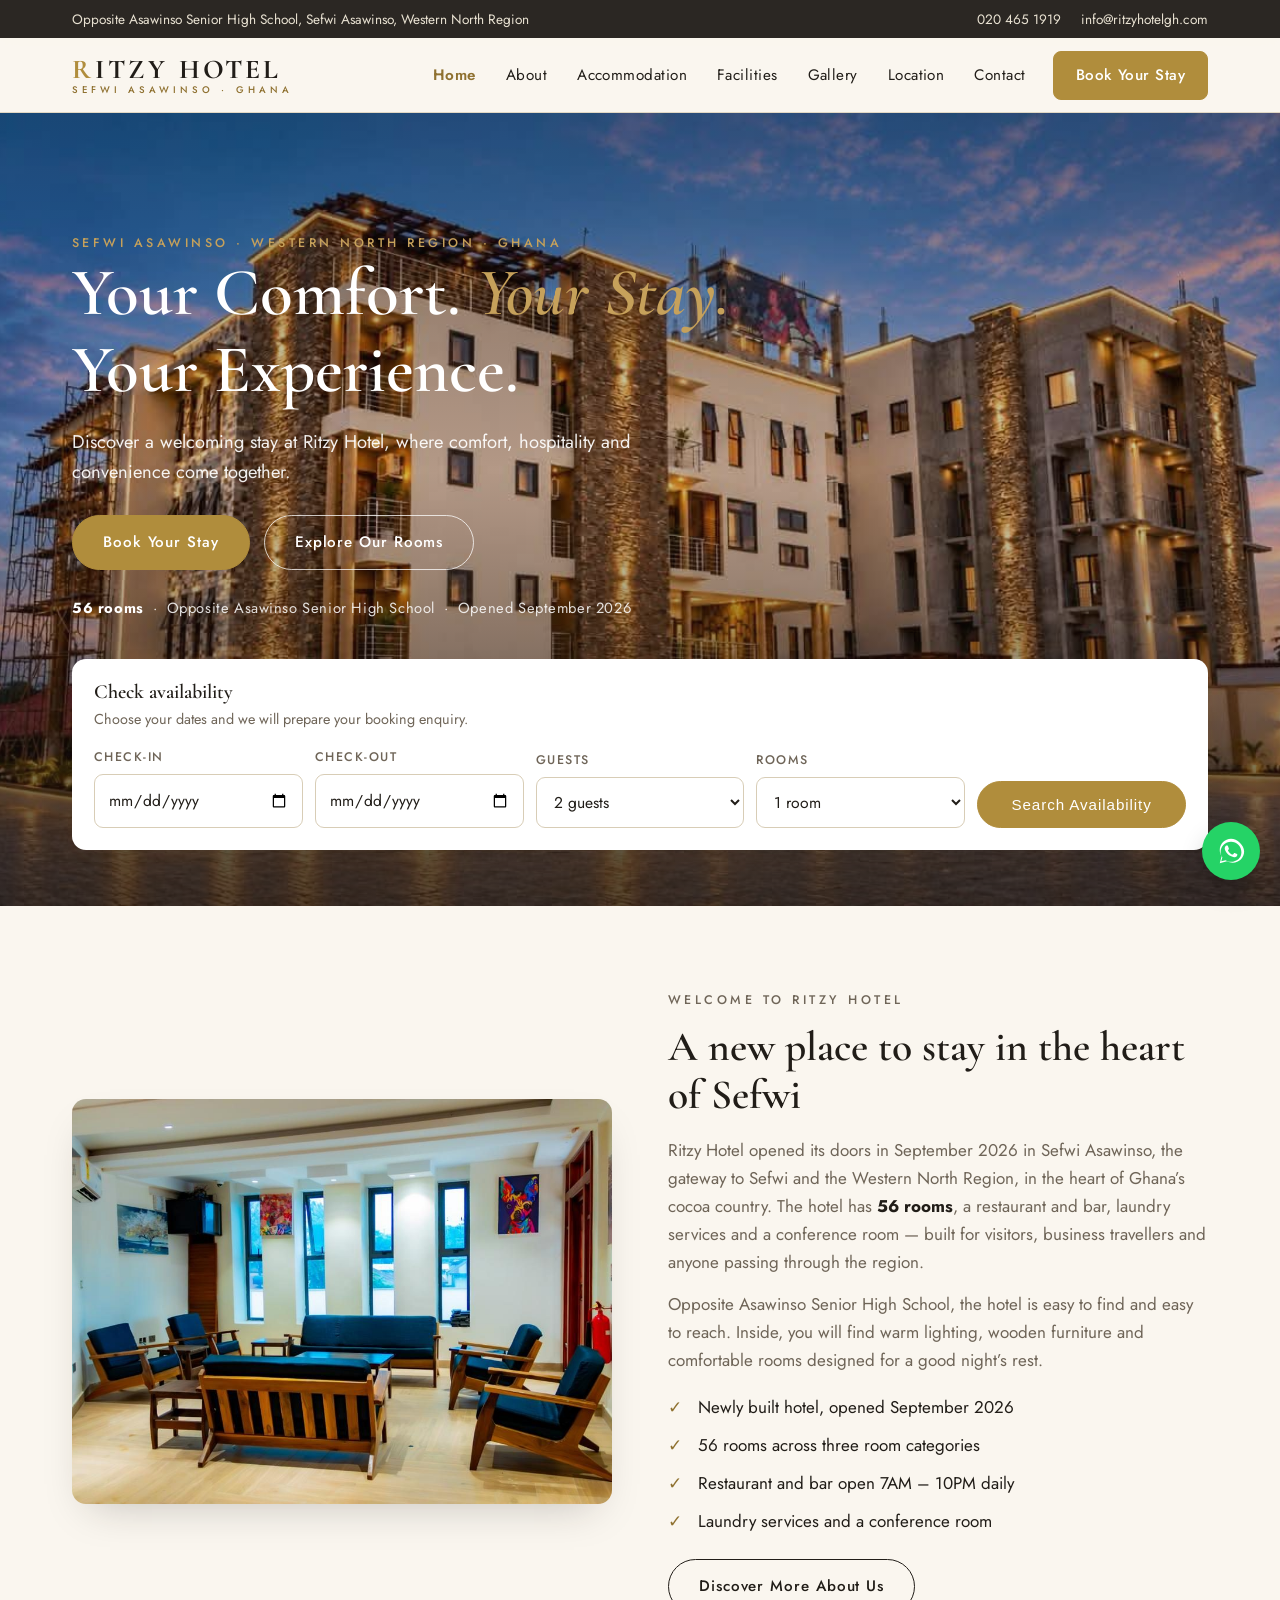
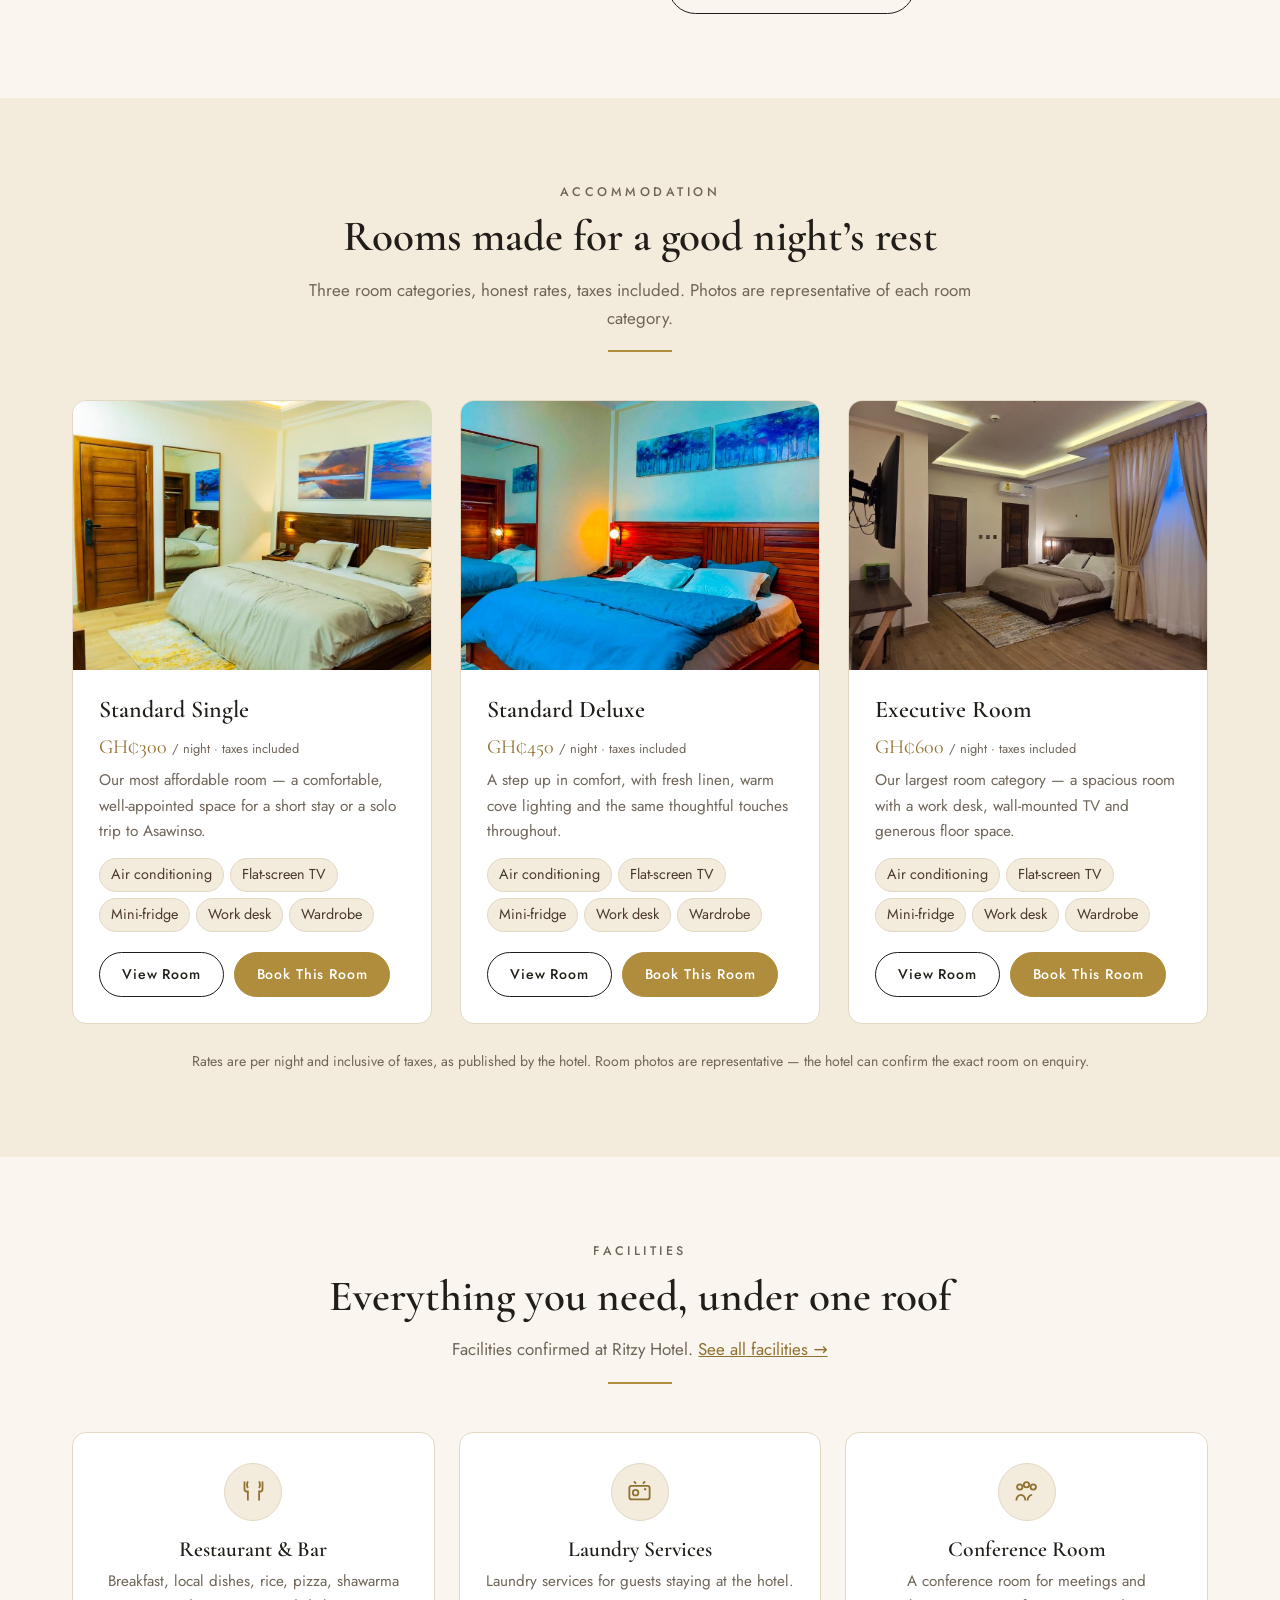
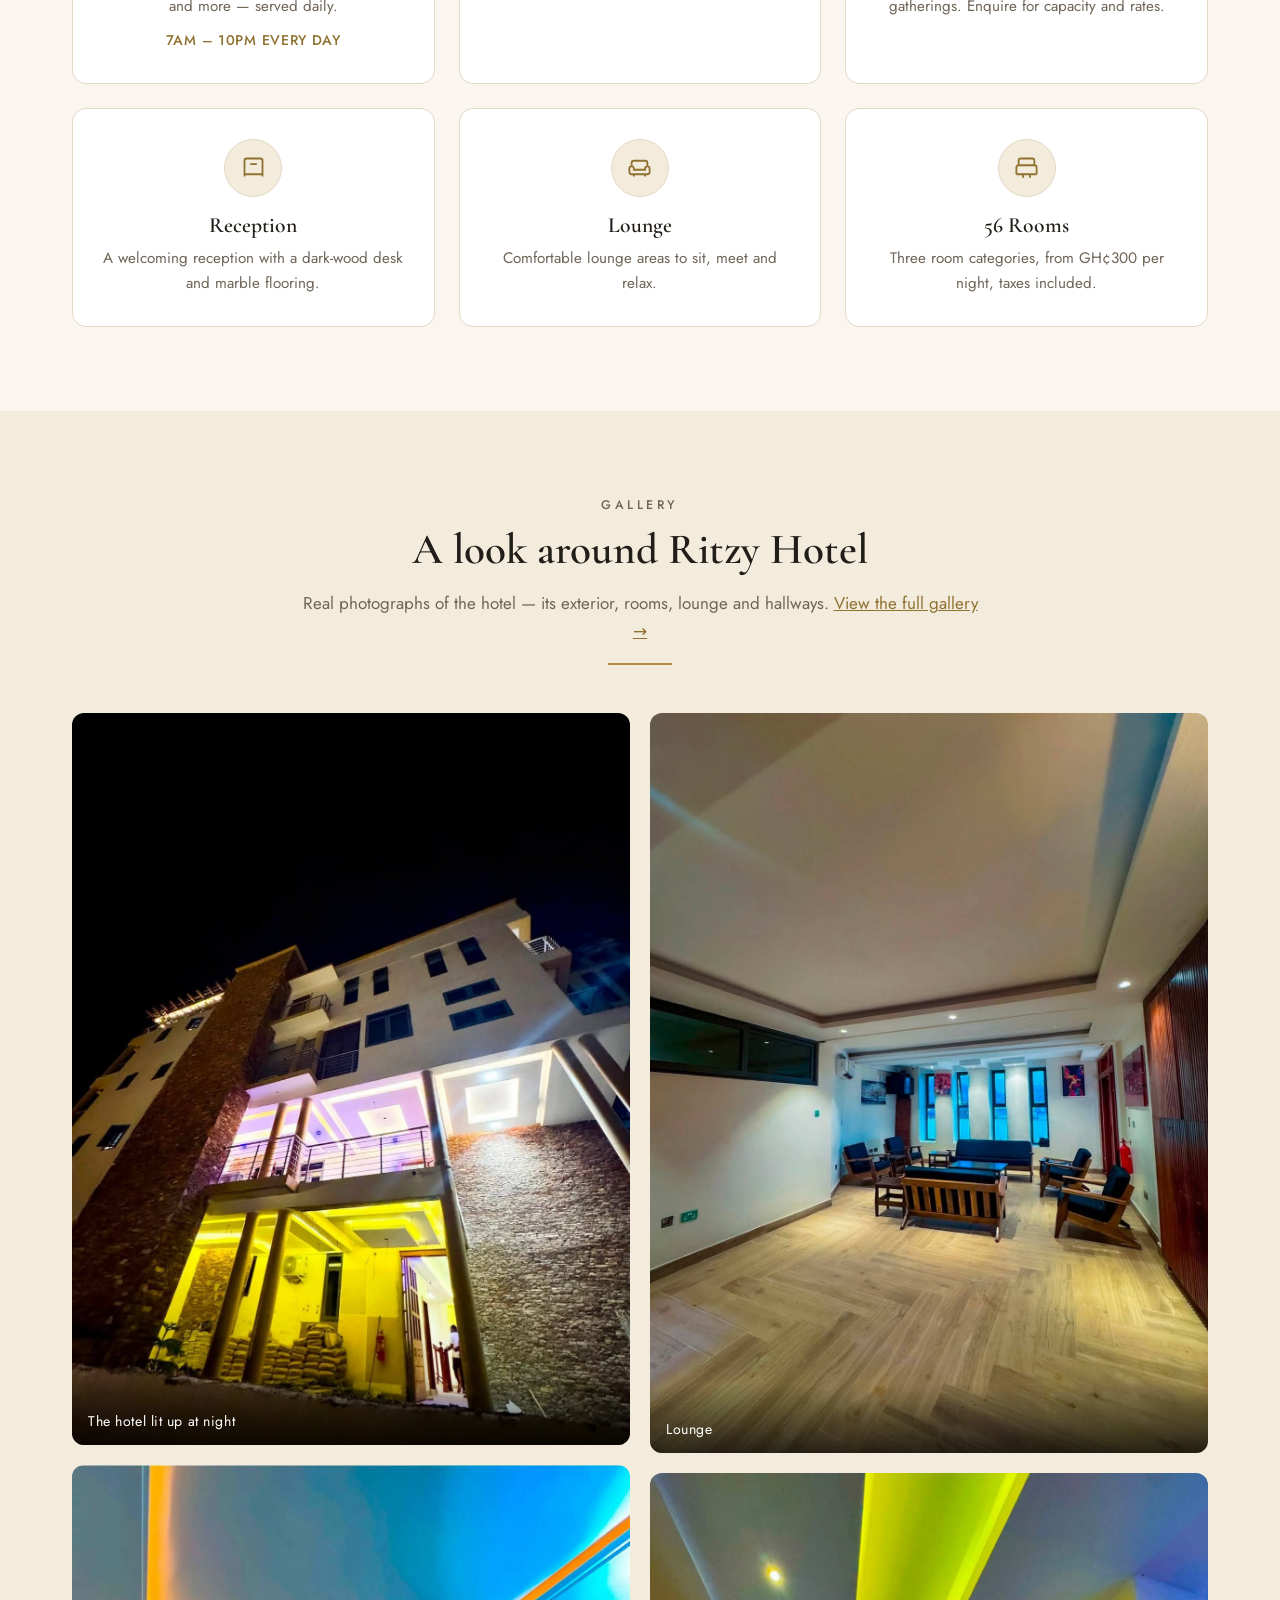
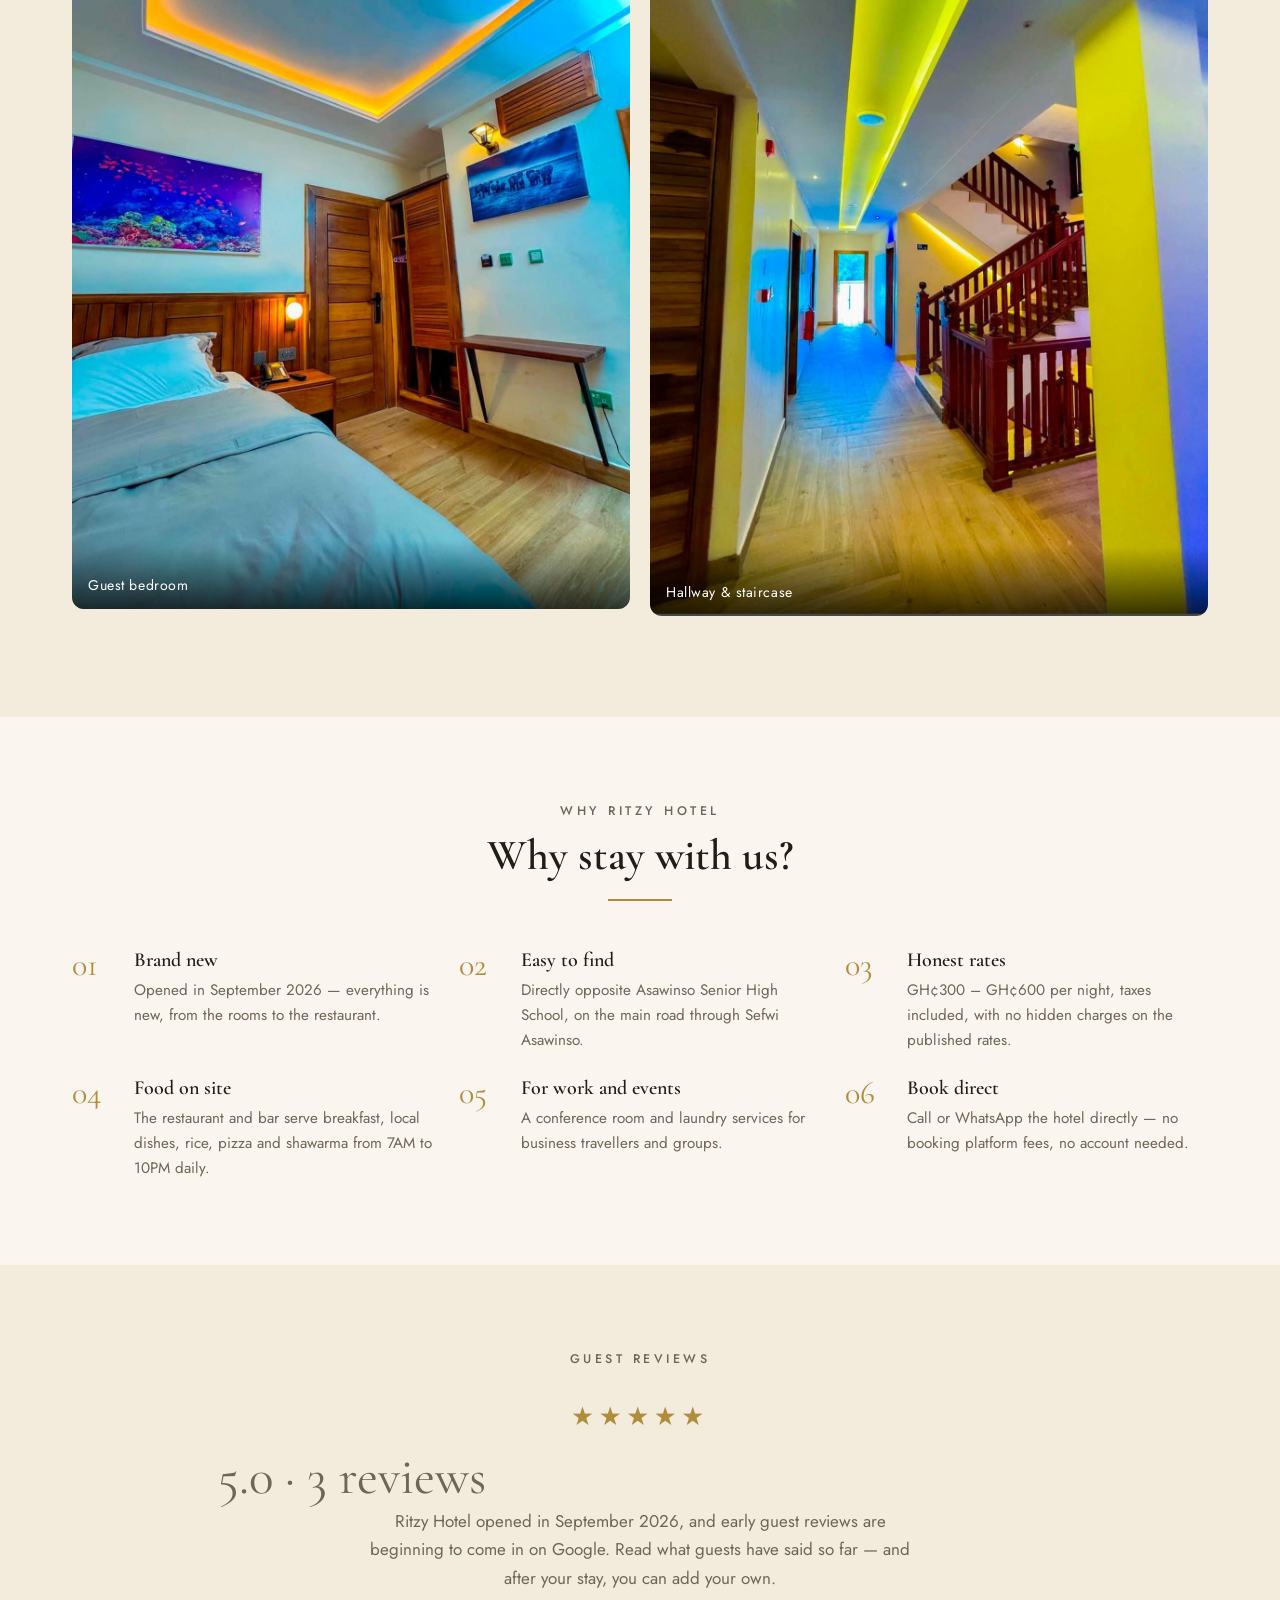
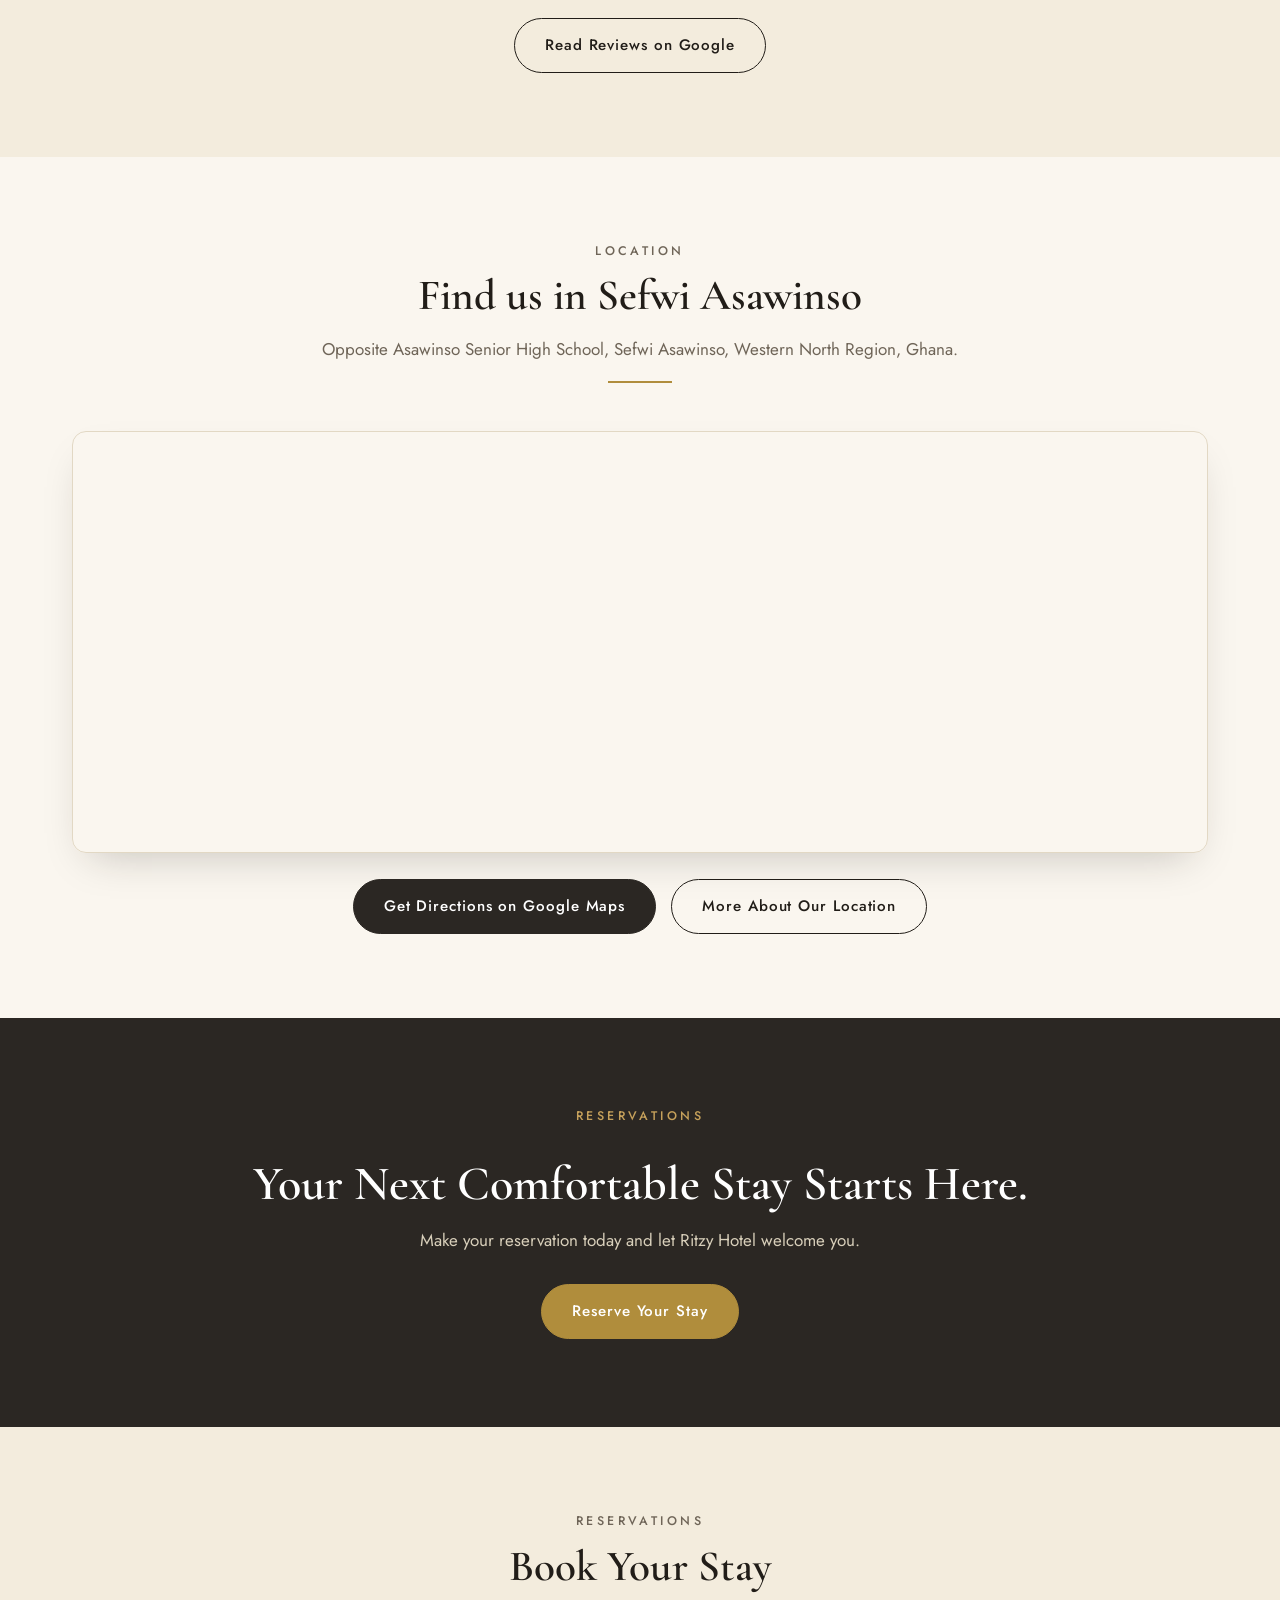
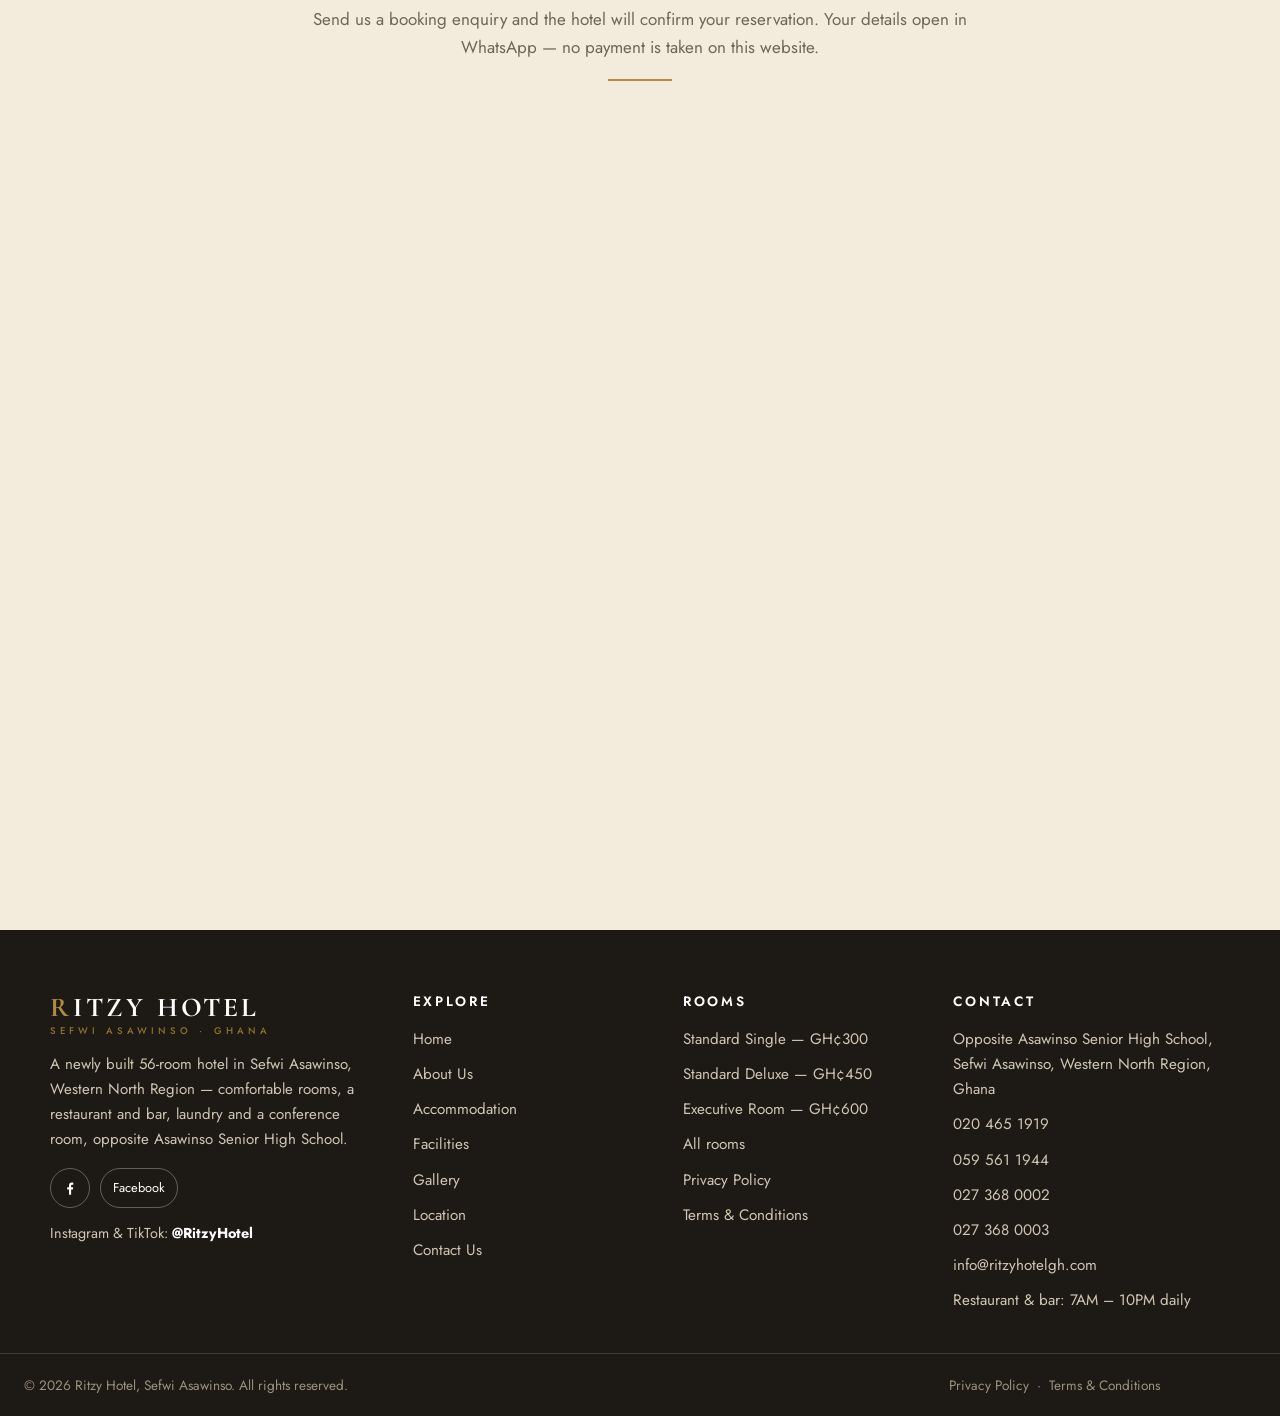
==== index.html @ 55c28909 "Add files via upload" ====
<!DOCTYPE html>
<html lang="en">
<head>
<meta charset="utf-8">
<meta name="viewport" content="width=device-width, initial-scale=1">
<title>Ritzy Hotel — Sefwi Asawinso, Western North Region | Book Direct</title>
<meta name="description" content="Ritzy Hotel is a newly built 56-room hotel in Sefwi Asawinso, Western North Region, Ghana. Comfortable rooms from GH₵300/night, restaurant & bar, laundry and conference room. Book direct by phone or WhatsApp.">
<link rel="canonical" href="https://www.ritzyhotelgh.com/">
<meta property="og:type" content="website">
<meta property="og:title" content="Ritzy Hotel — Sefwi Asawinso, Western North Region | Book Direct">
<meta property="og:description" content="Ritzy Hotel is a newly built 56-room hotel in Sefwi Asawinso, Western North Region, Ghana. Comfortable rooms from GH₵300/night, restaurant & bar, laundry and conference room. Book direct by phone or WhatsApp.">
<meta property="og:url" content="https://www.ritzyhotelgh.com/">
<meta property="og:image" content="https://www.ritzyhotelgh.com/assets/photos/exterior-twilight.jpg">
<meta property="og:site_name" content="Ritzy Hotel">
<meta name="theme-color" content="#2b2723">
<link rel="icon" type="image/svg+xml" href="assets/favicon.svg">
<link rel="preconnect" href="https://fonts.googleapis.com">
<link rel="preconnect" href="https://fonts.gstatic.com" crossorigin>
<link href="https://fonts.googleapis.com/css2?family=Cormorant+Garamond:ital,wght@0,500;0,600;0,700;1,500&family=Jost:wght@400;500;600&display=swap" rel="stylesheet">
<link rel="stylesheet" href="assets/css/style.css">
<script type="application/ld+json">
{
  "@context": "https://schema.org",
  "@type": "Hotel",
  "name": "Ritzy Hotel",
  "description": "A newly built 56-room hotel in Sefwi Asawinso, Western North Region, Ghana — comfortable rooms, a restaurant and bar open 7AM to 10PM daily, laundry and a conference room, opposite Asawinso Senior High School.",
  "url": "https://www.ritzyhotelgh.com/",
  "telephone": "+233204651919",
  "email": "info@ritzyhotelgh.com",
  "priceRange": "GH₵300 - GH₵600",
  "numberOfRooms": 56,
  "openingDate": "2026-09-25",
  "address": {
    "@type": "PostalAddress",
    "streetAddress": "Opposite Asawinso Senior High School",
    "addressLocality": "Sefwi Asawinso",
    "addressRegion": "Western North Region",
    "addressCountry": "GH"
  },
  "geo": { "@type": "GeoCoordinates", "latitude": 6.4223954, "longitude": -2.7058805 },
  "sameAs": ["https://web.facebook.com/p/RITZY-HOTEL-61594269758020/"],
  "aggregateRating": { "@type": "AggregateRating", "ratingValue": "5.0", "reviewCount": "3" },
  "amenityFeature": [
    { "@type": "LocationFeatureSpecification", "name": "Restaurant" },
    { "@type": "LocationFeatureSpecification", "name": "Bar" },
    { "@type": "LocationFeatureSpecification", "name": "Laundry services" },
    { "@type": "LocationFeatureSpecification", "name": "Conference room" },
    { "@type": "LocationFeatureSpecification", "name": "Lounge" },
    { "@type": "LocationFeatureSpecification", "name": "Reception" }
  ]
}
</script>
</head>
<body>
<div class="topbar"><div class="wrap">
      <span>Opposite Asawinso Senior High School, Sefwi Asawinso, Western North Region</span>
      <span class="tb-right"><span><a href="tel:0204651919">020 465 1919</a></span><span><a href="mailto:info@ritzyhotelgh.com">info@ritzyhotelgh.com</a></span></span>
    </div></div>
    <header class="site-header"><div class="wrap">
      <a class="wordmark" href="index.html"><span class="r-mark">R</span>ITZY <span style="letter-spacing:.1em">HOTEL</span><small>SEFWI ASAWINSO &middot; GHANA</small></a>
      <button class="nav-toggle" aria-label="Open menu" aria-expanded="false"><span></span><span></span><span></span></button>
      <nav class="main-nav" aria-label="Main navigation"><a href="index.html" class="active">Home</a><a href="about.html">About</a><a href="rooms.html">Accommodation</a><a href="facilities.html">Facilities</a><a href="gallery.html">Gallery</a><a href="location.html">Location</a><a href="contact.html">Contact</a><a class="btn" href="contact.html#book">Book Your Stay</a></nav>
    </div></header>
<main>
<section class="hero">
    <img class="hero-bg" src="assets/photos/exterior-twilight.jpg" alt="Ritzy Hotel at dusk — the illuminated hotel building in Sefwi Asawinso" fetchpriority="high">
    <div class="wrap">
      <p class="eyebrow" style="color:var(--gold-soft)">Sefwi Asawinso &middot; Western North Region &middot; Ghana</p>
      <h1>Your Comfort. <em>Your Stay.</em> Your Experience.</h1>
      <p class="lede">Discover a welcoming stay at Ritzy Hotel, where comfort, hospitality and convenience come together.</p>
      <div class="hero-ctas">
        <a class="btn" href="contact.html#book">Book Your Stay</a>
        <a class="btn ghost" href="rooms.html">Explore Our Rooms</a>
      </div>
      <p class="hero-meta"><b>56 rooms</b> &nbsp;&middot;&nbsp; Opposite Asawinso Senior High School &nbsp;&middot;&nbsp; Opened September 2026</p>
      <form class="search-card hero-search" novalidate>
        <h3>Check availability</h3>
        <p>Choose your dates and we will prepare your booking enquiry.</p>
        <div class="search-grid">
          <div class="field"><label for="hs-in">Check-in</label><input id="hs-in" name="checkin" type="date"></div>
          <div class="field"><label for="hs-out">Check-out</label><input id="hs-out" name="checkout" type="date"></div>
          <div class="field"><label for="hs-guests">Guests</label><select id="hs-guests" name="guests"><option>1 guest</option><option selected>2 guests</option><option>3 guests</option><option>4 guests</option><option>5+ guests</option></select></div>
          <div class="field"><label for="hs-rooms">Rooms</label><select id="hs-rooms" name="rooms"><option selected>1 room</option><option>2 rooms</option><option>3 rooms</option><option>4 rooms</option><option>5+ rooms</option></select></div>
          <button class="btn" type="submit">Search Availability</button>
        </div>
      </form>
    </div>
  </section>

  <section class="section"><div class="wrap split">
    <div class="img-frame reveal"><img src="assets/photos/lobby-lounge.jpg" alt="The lounge at Ritzy Hotel — blue sofas, wooden chairs and colourful wall art" loading="lazy"></div>
    <div class="reveal">
      <p class="eyebrow">Welcome to Ritzy Hotel</p>
      <h2>A new place to stay in the heart of Sefwi</h2>
      <p>Ritzy Hotel opened its doors in September 2026 in Sefwi Asawinso, the gateway to Sefwi and the Western North Region, in the heart of Ghana&rsquo;s cocoa country. The hotel has <b>56 rooms</b>, a restaurant and bar, laundry services and a conference room — built for visitors, business travellers and anyone passing through the region.</p>
      <p>Opposite Asawinso Senior High School, the hotel is easy to find and easy to reach. Inside, you will find warm lighting, wooden furniture and comfortable rooms designed for a good night&rsquo;s rest.</p>
      <ul class="check-list">
        <li>Newly built hotel, opened September 2026</li>
        <li>56 rooms across three room categories</li>
        <li>Restaurant and bar open 7AM – 10PM daily</li>
        <li>Laundry services and a conference room</li>
      </ul>
      <a class="btn ghost-dark" href="about.html">Discover More About Us</a>
    </div>
  </div></section>

  <section class="section alt"><div class="wrap">
    <div class="sec-head reveal"><p class="eyebrow">Accommodation</p><h2>Rooms made for a good night&rsquo;s rest</h2><p>Three room categories, honest rates, taxes included. Photos are representative of each room category.</p><div class="gold-rule"></div></div>
    <div class="rooms-grid">
      <article class="room-card reveal">
      <div class="img-wrap"><img src="assets/photos/room-standard-1.jpg" alt="Standard Single room at Ritzy Hotel — double bed, wooden headboard and mirror" loading="lazy"></div>
      <div class="card-body">
        <h3>Standard Single</h3>
        <p class="price">GH&cent;300 <small>/ night &middot; taxes included</small></p>
        <p class="desc">Our most affordable room — a comfortable, well-appointed space for a short stay or a solo trip to Asawinso.</p>
        <div class="feats"><span>Air conditioning</span><span>Flat-screen TV</span><span>Mini-fridge</span><span>Work desk</span><span>Wardrobe</span></div>
        <div class="card-actions">
          <a class="btn ghost-dark small" href="room-standard-single.html">View Room</a>
          <a class="btn small" href="contact.html#book" data-book-room="Standard Single">Book This Room</a>
        </div>
      </div>
    </article>
      <article class="room-card reveal">
      <div class="img-wrap"><img src="assets/photos/room-blue-bedding.jpg" alt="Standard Deluxe room at Ritzy Hotel — double bed with blue linen and warm cove lighting" loading="lazy"></div>
      <div class="card-body">
        <h3>Standard Deluxe</h3>
        <p class="price">GH&cent;450 <small>/ night &middot; taxes included</small></p>
        <p class="desc">A step up in comfort, with fresh linen, warm cove lighting and the same thoughtful touches throughout.</p>
        <div class="feats"><span>Air conditioning</span><span>Flat-screen TV</span><span>Mini-fridge</span><span>Work desk</span><span>Wardrobe</span></div>
        <div class="card-actions">
          <a class="btn ghost-dark small" href="room-standard-deluxe.html">View Room</a>
          <a class="btn small" href="contact.html#book" data-book-room="Standard Deluxe">Book This Room</a>
        </div>
      </div>
    </article>
      <article class="room-card reveal">
      <div class="img-wrap"><img src="assets/photos/room-standard-2.jpg" alt="Executive Room at Ritzy Hotel — spacious room with work desk, wall-mounted TV and air conditioning" loading="lazy"></div>
      <div class="card-body">
        <h3>Executive Room</h3>
        <p class="price">GH&cent;600 <small>/ night &middot; taxes included</small></p>
        <p class="desc">Our largest room category — a spacious room with a work desk, wall-mounted TV and generous floor space.</p>
        <div class="feats"><span>Air conditioning</span><span>Flat-screen TV</span><span>Mini-fridge</span><span>Work desk</span><span>Wardrobe</span></div>
        <div class="card-actions">
          <a class="btn ghost-dark small" href="room-executive.html">View Room</a>
          <a class="btn small" href="contact.html#book" data-book-room="Executive Room">Book This Room</a>
        </div>
      </div>
    </article>
    </div>
    <p class="note">Rates are per night and inclusive of taxes, as published by the hotel. Room photos are representative — the hotel can confirm the exact room on enquiry.</p>
  </div></section>

  <section class="section"><div class="wrap">
    <div class="sec-head reveal"><p class="eyebrow">Facilities</p><h2>Everything you need, under one roof</h2><p>Facilities confirmed at Ritzy Hotel. <a href="facilities.html" style="color:var(--gold-dark);text-decoration:underline">See all facilities &rarr;</a></p><div class="gold-rule"></div></div>
    <div class="fac-grid">
      <div class="fac-card reveal"><div class="icon"><svg viewBox="0 0 24 24" fill="none" stroke="currentColor" stroke-width="1.6"><path d="M4 3v7a2 2 0 0 0 2 2h1v8M20 3v7a2 2 0 0 1-2 2h-1v8M7 3c-1 2-1 4 0 6M17 3c1 2 1 4 0 6"/></svg></div><h3>Restaurant &amp; Bar</h3><p>Breakfast, local dishes, rice, pizza, shawarma and more — served daily.</p><p class="hours">7AM – 10PM EVERY DAY</p></div>
      <div class="fac-card reveal"><div class="icon"><svg viewBox="0 0 24 24" fill="none" stroke="currentColor" stroke-width="1.6"><rect x="3" y="7" width="18" height="12" rx="2"/><circle cx="8.5" cy="13" r="2.5"/><path d="M16 10h2M7 3l2 2M17 3l-2 2"/></svg></div><h3>Laundry Services</h3><p>Laundry services for guests staying at the hotel.</p></div>
      <div class="fac-card reveal"><div class="icon"><svg viewBox="0 0 24 24" fill="none" stroke="currentColor" stroke-width="1.6"><circle cx="6" cy="8" r="2.4"/><circle cx="18" cy="8" r="2.4"/><circle cx="12" cy="6" r="2.4"/><path d="M3 20c0-3 2-5 4-5s4 2 4 5M13 20c0-3 2-5 4-5"/></svg></div><h3>Conference Room</h3><p>A conference room for meetings and gatherings. Enquire for capacity and rates.</p></div>
      <div class="fac-card reveal"><div class="icon"><svg viewBox="0 0 24 24" fill="none" stroke="currentColor" stroke-width="1.6"><path d="M4 18V6a2 2 0 0 1 2-2h12a2 2 0 0 1 2 2v12M4 18h16M4 18v2M20 18v2M9 9h6"/></svg></div><h3>Reception</h3><p>A welcoming reception with a dark-wood desk and marble flooring.</p></div>
      <div class="fac-card reveal"><div class="icon"><svg viewBox="0 0 24 24" fill="none" stroke="currentColor" stroke-width="1.6"><path d="M5 11V8a2 2 0 0 1 2-2h10a2 2 0 0 1 2 2v3M3 13a2 2 0 0 1 4 0v1h10v-1a2 2 0 0 1 4 0v3a2 2 0 0 1-2 2H5a2 2 0 0 1-2-2v-3zM7 20v-2M17 20v-2"/></svg></div><h3>Lounge</h3><p>Comfortable lounge areas to sit, meet and relax.</p></div>
      <div class="fac-card reveal"><div class="icon"><svg viewBox="0 0 24 24" fill="none" stroke="currentColor" stroke-width="1.6"><path d="M3 18v-6a2 2 0 0 1 2-2h14a2 2 0 0 1 2 2v6M3 18h18M5 10V6a2 2 0 0 1 2-2h10a2 2 0 0 1 2 2v4M9 21v-3M15 21v-3"/></svg></div><h3>56 Rooms</h3><p>Three room categories, from GH&cent;300 per night, taxes included.</p></div>
    </div>
  </div></section>

  <section class="section alt"><div class="wrap">
    <div class="sec-head reveal"><p class="eyebrow">Gallery</p><h2>A look around Ritzy Hotel</h2><p>Real photographs of the hotel — its exterior, rooms, lounge and hallways. <a href="gallery.html" style="color:var(--gold-dark);text-decoration:underline">View the full gallery &rarr;</a></p><div class="gold-rule"></div></div>
    <div class="masonry" style="columns:2">
      <figure class="reveal"><img src="assets/photos/exterior-night.jpg" alt="Ritzy Hotel lit up at night" loading="lazy"><figcaption>The hotel lit up at night</figcaption></figure>
      <figure class="reveal"><img src="assets/photos/room-blue-2.jpg" alt="Guest bedroom at Ritzy Hotel" loading="lazy"><figcaption>Guest bedroom</figcaption></figure>
      <figure class="reveal"><img src="assets/photos/lobby-lounge-2.jpg" alt="Lounge area at Ritzy Hotel" loading="lazy"><figcaption>Lounge</figcaption></figure>
      <figure class="reveal"><img src="assets/photos/hallway-staircase.jpg" alt="Hallway and staircase at Ritzy Hotel" loading="lazy"><figcaption>Hallway &amp; staircase</figcaption></figure>
    </div>
  </div></section>

  <section class="section"><div class="wrap">
    <div class="sec-head reveal"><p class="eyebrow">Why Ritzy Hotel</p><h2>Why stay with us?</h2><div class="gold-rule"></div></div>
    <div class="why-grid">
      <div class="why-card reveal"><span class="num">01</span><div><h3>Brand new</h3><p>Opened in September 2026 — everything is new, from the rooms to the restaurant.</p></div></div>
      <div class="why-card reveal"><span class="num">02</span><div><h3>Easy to find</h3><p>Directly opposite Asawinso Senior High School, on the main road through Sefwi Asawinso.</p></div></div>
      <div class="why-card reveal"><span class="num">03</span><div><h3>Honest rates</h3><p>GH&cent;300 – GH&cent;600 per night, taxes included, with no hidden charges on the published rates.</p></div></div>
      <div class="why-card reveal"><span class="num">04</span><div><h3>Food on site</h3><p>The restaurant and bar serve breakfast, local dishes, rice, pizza and shawarma from 7AM to 10PM daily.</p></div></div>
      <div class="why-card reveal"><span class="num">05</span><div><h3>For work and events</h3><p>A conference room and laundry services for business travellers and groups.</p></div></div>
      <div class="why-card reveal"><span class="num">06</span><div><h3>Book direct</h3><p>Call or WhatsApp the hotel directly — no booking platform fees, no account needed.</p></div></div>
    </div>
  </div></section>

  <section class="section alt reviews"><div class="wrap reveal">
    <p class="eyebrow">Guest Reviews</p>
    <div class="stars" aria-label="Rated 5 out of 5 stars">&#9733;&#9733;&#9733;&#9733;&#9733;</div>
    <p class="big">5.0 &middot; 3 reviews</p>
    <p>Ritzy Hotel opened in September 2026, and early guest reviews are beginning to come in on Google. Read what guests have said so far — and after your stay, you can add your own.</p>
    <a class="btn ghost-dark" href="https://www.google.com/maps/place/Ritzy+Hotel/@6.4223954,-2.7058805,848m/data=!3m2!1e3!4b1!4m6!3m5!1s0xfc4a159e36b4143:0x629ad00cf30612c1!8m2!3d6.4223954!4d-2.7058805" target="_blank" rel="noopener">Read Reviews on Google</a>
  </div></section>

  <section class="section"><div class="wrap">
    <div class="sec-head reveal"><p class="eyebrow">Location</p><h2>Find us in Sefwi Asawinso</h2><p>Opposite Asawinso Senior High School, Sefwi Asawinso, Western North Region, Ghana.</p><div class="gold-rule"></div></div>
    <div class="map-frame reveal"><iframe title="Map showing the location of Ritzy Hotel, Sefwi Asawinso" src="https://www.google.com/maps?q=6.4223954,-2.7058805&output=embed" loading="lazy" referrerpolicy="no-referrer-when-downgrade" allowfullscreen></iframe></div>
    <div style="text-align:center;margin-top:26px" class="reveal">
      <a class="btn dark" href="https://www.google.com/maps/place/Ritzy+Hotel/@6.4223954,-2.7058805,848m/data=!3m2!1e3!4b1!4m6!3m5!1s0xfc4a159e36b4143:0x629ad00cf30612c1!8m2!3d6.4223954!4d-2.7058805" target="_blank" rel="noopener">Get Directions on Google Maps</a>
      &nbsp; <a class="btn ghost-dark" href="location.html">More About Our Location</a>
    </div>
  </div></section>

  <section class="cta-banner reveal"><div class="wrap">
    <p class="eyebrow" style="color:var(--gold-soft)">Reservations</p>
    <h2>Your Next Comfortable Stay Starts Here.</h2>
    <p>Make your reservation today and let Ritzy Hotel welcome you.</p>
    <a class="btn" href="#book">Reserve Your Stay</a>
  </div></section>
  <section class="section booking" id="book"><div class="wrap">
      <div class="sec-head reveal"><p class="eyebrow">Reservations</p><h2>Book Your Stay</h2><p>Send us a booking enquiry and the hotel will confirm your reservation. Your details open in WhatsApp — no payment is taken on this website.</p><div class="gold-rule"></div></div>
      <form class="booking-form form-card reveal" novalidate>
        <div class="form-error" role="alert"></div>
        <div class="form-fields">
          <div class="form-grid">
            <div class="field"><label for="bf-name">Full name *</label><input id="bf-name" name="name" type="text" autocomplete="name" placeholder="Your full name" required></div>
            <div class="field"><label for="bf-phone">Phone number *</label><input id="bf-phone" name="phone" type="tel" autocomplete="tel" placeholder="e.g. 024 000 0000" required></div>
            <div class="field"><label for="bf-email">Email address</label><input id="bf-email" name="email" type="email" autocomplete="email" placeholder="you@example.com"></div>
            <div class="field"><label for="bf-room">Preferred room category</label><select id="bf-room" name="room"><option value="Standard Single">Standard Single — GH₵300 / night</option><option value="Standard Deluxe">Standard Deluxe — GH₵450 / night</option><option value="Executive Room">Executive Room — GH₵600 / night</option></select></div>
            <div class="field"><label for="bf-in">Check-in date *</label><input id="bf-in" name="checkin" type="date" required></div>
            <div class="field"><label for="bf-out">Check-out date *</label><input id="bf-out" name="checkout" type="date" required></div>
            <div class="field"><label for="bf-guests">Guests</label><select id="bf-guests" name="guests"><option>1 guest</option><option selected>2 guests</option><option>3 guests</option><option>4 guests</option><option>5+ guests</option></select></div>
            <div class="field"><label for="bf-rooms">Rooms</label><select id="bf-rooms" name="rooms"><option selected>1 room</option><option>2 rooms</option><option>3 rooms</option><option>4 rooms</option><option>5+ rooms</option></select></div>
            <div class="field full"><label for="bf-req">Additional requests</label><textarea id="bf-req" name="requests" rows="3" placeholder="Anything the hotel should know — early check-in, a quiet room, a group booking…"></textarea></div>
            <div class="field full"><button class="btn whatsapp block" type="submit">Send Enquiry via WhatsApp</button>
            <p class="hint" style="text-align:center;margin-top:12px">Your enquiry opens in WhatsApp to <b>020 465 1919</b>. The hotel will confirm availability and your reservation — this form alone does not confirm a booking.</p></div>
          </div>
        </div>
        <div class="form-ok">
          <div class="tick">✓</div>
          <h3>Your enquiry has been prepared</h3>
          <p>WhatsApp should now be open with your booking details ready to send. The hotel will confirm availability and your reservation. If WhatsApp did not open, please call <a href="tel:0204651919">020 465 1919</a>.</p>
          <button class="btn ghost-dark" type="button" data-again>Send another enquiry</button>
        </div>
      </form>
    </div></section>
</main>
<footer class="site-footer"><div class="wrap foot-grid">
      <div>
        <a class="wordmark" href="index.html"><span class="r-mark">R</span>ITZY <span style="letter-spacing:.1em">HOTEL</span><small>SEFWI ASAWINSO &middot; GHANA</small></a>
        <p style="margin-top:16px">A newly built 56-room hotel in Sefwi Asawinso, Western North Region — comfortable rooms, a restaurant and bar, laundry and a conference room, opposite Asawinso Senior High School.</p>
        <div class="socials">
          <a href="https://web.facebook.com/p/RITZY-HOTEL-61594269758020/" target="_blank" rel="noopener" aria-label="Ritzy Hotel on Facebook"><svg viewBox="0 0 24 24" width="18" height="18" fill="currentColor"><path d="M13.5 21v-7h2.4l.4-3h-2.8V9.1c0-.9.3-1.5 1.6-1.5h1.3V4.9c-.3 0-1.1-.1-2.1-.1-2.1 0-3.6 1.3-3.6 3.7V11H8.3v3h2.4v7h2.8z"/></svg></a>
          <a href="https://web.facebook.com/p/RITZY-HOTEL-61594269758020/" target="_blank" rel="noopener" aria-label="Ritzy Hotel on Facebook (page)" style="font-family:var(--sans);font-size:.8rem;width:auto;padding:0 12px;border-radius:999px">Facebook</a>
        </div>
        <p style="margin-top:14px;font-size:.9rem">Instagram &amp; TikTok: <b style="color:#fff">@RitzyHotel</b></p>
      </div>
      <div>
        <h4>Explore</h4>
        <ul>
          <li><a href="index.html">Home</a></li>
          <li><a href="about.html">About Us</a></li>
          <li><a href="rooms.html">Accommodation</a></li>
          <li><a href="facilities.html">Facilities</a></li>
          <li><a href="gallery.html">Gallery</a></li>
          <li><a href="location.html">Location</a></li>
          <li><a href="contact.html">Contact Us</a></li>
        </ul>
      </div>
      <div>
        <h4>Rooms</h4>
        <ul>
          <li><a href="room-standard-single.html">Standard Single — GH&cent;300</a></li>
          <li><a href="room-standard-deluxe.html">Standard Deluxe — GH&cent;450</a></li>
          <li><a href="room-executive.html">Executive Room — GH&cent;600</a></li>
          <li><a href="rooms.html">All rooms</a></li>
          <li><a href="privacy.html">Privacy Policy</a></li>
          <li><a href="terms.html">Terms &amp; Conditions</a></li>
        </ul>
      </div>
      <div>
        <h4>Contact</h4>
        <ul>
          <li>Opposite Asawinso Senior High School, Sefwi Asawinso, Western North Region, Ghana</li>
          <li><a href="tel:0204651919">020 465 1919</a></li>
          <li><a href="tel:0595611944">059 561 1944</a></li>
          <li><a href="tel:0273680002">027 368 0002</a></li>
          <li><a href="tel:0273680003">027 368 0003</a></li>
          <li><a href="mailto:info@ritzyhotelgh.com">info@ritzyhotelgh.com</a></li>
          <li>Restaurant &amp; bar: 7AM – 10PM daily</li>
        </ul>
      </div>
    </div>
    <div class="foot-bottom"><div class="wrap">
      <span>&copy; <span id="year">2026</span> Ritzy Hotel, Sefwi Asawinso. All rights reserved.</span>
      <span><a href="privacy.html">Privacy Policy</a> &nbsp;&middot;&nbsp; <a href="terms.html">Terms &amp; Conditions</a></span>
    </div></div></footer>
    <a class="wa-float" href="#" data-wa aria-label="Chat with Ritzy Hotel on WhatsApp"><svg viewBox="0 0 32 32" fill="currentColor"><path d="M16 3C9.4 3 4 8.4 4 15c0 2.4.7 4.6 2 6.5L4 29l7.7-2c1.8 1 3.9 1.5 6 1.5h.3c6.6 0 12-5.4 12-12S22.6 3 16 3zm0 24.5c-1.9 0-3.8-.5-5.4-1.5l-.4-.2-4.6 1.2 1.2-4.4-.3-.4C5.4 20.7 4.9 19 4.9 17.3 4.9 11.2 9.9 6.2 16 6.2S27.1 11.2 27.1 17.3 22.1 27.5 16 27.5zm6.3-8.2c-.3-.2-2-1-2.3-1.1-.3-.1-.5-.2-.8.2-.2.3-.9 1.1-1.1 1.3-.2.2-.4.2-.7.1-.3-.2-1.4-.5-2.7-1.7-1-.9-1.7-2-1.9-2.3-.2-.3 0-.5.1-.7l.5-.6c.2-.2.2-.4.3-.6.1-.2 0-.4 0-.6-.1-.2-.8-1.8-1-2.5-.3-.6-.5-.6-.8-.6h-.6c-.2 0-.6.1-.9.4-.3.3-1.1 1.1-1.1 2.7s1.2 3.1 1.3 3.4c.2.2 2.3 3.6 5.7 5 3.4 1.4 3.4 1 4 .9.6-.1 2-0.8 2.2-1.6.3-.8.3-1.4.2-1.6-.1-.1-.3-.2-.7-.4z"/></svg></a>
    <script src="assets/js/site.js"></script>
    </body></html>
---- assets/css/style.css ----
/* ============ Ritzy Hotel — shared styles ============ */
:root{
  --ivory:#faf6ef; --ivory-2:#f3ecdd; --champagne:#e9dcc3;
  --ink:#211d18; --charcoal:#2b2723; --brown:#4a3a2c;
  --muted:#6f6558; --line:#e2d8c4;
  --gold:#b08d3c; --gold-soft:#c6a15b; --gold-dark:#8f7130;
  --green:#25d366;
  --serif:'Cormorant Garamond',Georgia,'Times New Roman',serif;
  --sans:'Jost','Segoe UI',system-ui,-apple-system,Arial,sans-serif;
  --shadow:0 18px 40px -18px rgba(33,29,24,.25);
  --radius:14px;
}
*{margin:0;padding:0;box-sizing:border-box}
html{scroll-behavior:smooth}
body{font-family:var(--sans);background:var(--ivory);color:var(--ink);line-height:1.65;font-size:17px;-webkit-font-smoothing:antialiased}
img{max-width:100%;display:block}
a{color:inherit;text-decoration:none}
ul{list-style:none}
h1,h2,h3,h4{font-family:var(--serif);font-weight:600;line-height:1.15;color:var(--ink)}
.wrap{max-width:1180px;margin:0 auto;padding:0 22px}
.eyebrow{font-size:.78rem;letter-spacing:.28em;text-transform:uppercase;color:var(--gold-dark);font-weight:500}
.section{padding:84px 0}
.section.alt{background:var(--ivory-2)}
.sec-head{max-width:680px;margin:0 auto 48px;text-align:center}
.sec-head h2{font-size:clamp(1.9rem,4vw,2.7rem);margin:10px 0 14px}
.sec-head p{color:var(--muted)}
.sec-head.left{margin-left:0;text-align:left}
.gold-rule{width:64px;height:2px;background:var(--gold);margin:18px auto 0}
.sec-head.left .gold-rule{margin-left:0}

/* buttons */
.btn{display:inline-block;background:var(--gold);color:#fff;padding:14px 30px;border-radius:999px;font-weight:500;letter-spacing:.06em;font-size:.95rem;border:1px solid var(--gold);cursor:pointer;transition:background .25s,transform .25s,box-shadow .25s;text-align:center}
.btn:hover{background:var(--gold-dark);border-color:var(--gold-dark);box-shadow:0 10px 24px -10px rgba(143,113,48,.6)}
.btn.dark{background:var(--charcoal);border-color:var(--charcoal)}
.btn.dark:hover{background:#000}
.btn.ghost{background:transparent;color:#fff;border-color:rgba(255,255,255,.75)}
.btn.ghost:hover{background:rgba(255,255,255,.14);border-color:#fff;box-shadow:none}
.btn.ghost-dark{background:transparent;color:var(--ink);border-color:var(--ink)}
.btn.ghost-dark:hover{background:var(--ink);color:#fff}
.btn.small{padding:10px 22px;font-size:.88rem}
.btn.block{width:100%}
.btn.whatsapp{background:#1faa53;border-color:#1faa53}
.btn.whatsapp:hover{background:#178a43;border-color:#178a53}

/* top bar */
.topbar{background:var(--charcoal);color:#e9e2d2;font-size:.85rem}
.topbar .wrap{display:flex;justify-content:space-between;align-items:center;gap:16px;padding-top:8px;padding-bottom:8px;flex-wrap:wrap}
.topbar a:hover{color:var(--gold-soft)}
.topbar .tb-right{display:flex;gap:20px;flex-wrap:wrap}
.topbar .tb-right span{white-space:nowrap}

/* header / nav */
.site-header{position:sticky;top:0;z-index:60;background:rgba(250,246,239,.96);backdrop-filter:blur(8px);border-bottom:1px solid var(--line)}
.site-header .wrap{display:flex;align-items:center;justify-content:space-between;gap:18px;height:74px}
.wordmark{font-family:var(--serif);font-size:1.7rem;letter-spacing:.14em;font-weight:700;color:var(--ink);line-height:1;white-space:nowrap}
.wordmark small{display:block;font-family:var(--sans);font-size:.6rem;letter-spacing:.42em;color:var(--gold-dark);font-weight:500;margin-top:3px}
.wordmark .r-mark{color:var(--gold)}
.main-nav{display:flex;gap:4px;align-items:center}
.main-nav a{padding:10px 13px;font-size:.95rem;letter-spacing:.03em;border-radius:8px}
.main-nav a:hover{color:var(--gold-dark);background:var(--ivory-2)}
.main-nav a.active{color:var(--gold-dark);font-weight:600}
.main-nav .btn{margin-left:10px;padding:11px 22px}
.nav-toggle{display:none;background:none;border:0;cursor:pointer;padding:10px}
.nav-toggle span{display:block;width:26px;height:2px;background:var(--ink);margin:6px 0;transition:.3s}
.nav-toggle.open span:nth-child(1){transform:translateY(8px) rotate(45deg)}
.nav-toggle.open span:nth-child(2){opacity:0}
.nav-toggle.open span:nth-child(3){transform:translateY(-8px) rotate(-45deg)}

/* hero */
.hero{position:relative;min-height:88vh;display:flex;align-items:flex-end;color:#fff;background:#1c1713}
.hero img.hero-bg{position:absolute;inset:0;width:100%;height:100%;object-fit:cover}
.hero::after{content:"";position:absolute;inset:0;background:linear-gradient(180deg,rgba(20,15,10,.42) 0%,rgba(20,15,10,.18) 45%,rgba(20,15,10,.72) 100%)}
.hero .wrap{position:relative;z-index:2;padding-top:120px;padding-bottom:56px;width:100%}
.hero h1{font-size:clamp(2.5rem,6vw,4.2rem);color:#fff;max-width:760px}
.hero h1 em{font-style:italic;color:var(--gold-soft)}
.hero .lede{font-size:1.15rem;color:rgba(255,255,255,.92);max-width:620px;margin:18px 0 28px}
.hero-ctas{display:flex;gap:14px;flex-wrap:wrap}
.hero-meta{margin-top:26px;font-size:.92rem;color:rgba(255,255,255,.85);letter-spacing:.04em}
.hero-meta b{color:#fff}

/* booking search */
.search-card{background:#fff;color:var(--ink);border-radius:var(--radius);box-shadow:var(--shadow);padding:22px;margin-top:38px}
.search-card h3{font-size:1.25rem;margin-bottom:4px}
.search-card p{font-size:.9rem;color:var(--muted);margin-bottom:16px}
.search-grid{display:grid;grid-template-columns:repeat(5,1fr);gap:12px;align-items:end}
.field label{display:block;font-size:.78rem;letter-spacing:.12em;text-transform:uppercase;color:var(--muted);margin-bottom:6px;font-weight:500}
.field input,.field select,.field textarea{width:100%;padding:12px 13px;border:1px solid #d8cdb6;border-radius:9px;font:inherit;font-size:.98rem;background:#fff;color:var(--ink)}
.field input:focus,.field select:focus,.field textarea:focus{outline:2px solid var(--gold-soft);border-color:var(--gold)}
.field .hint{font-size:.8rem;color:var(--muted);margin-top:5px;text-transform:none;letter-spacing:0}

/* split / intro */
.split{display:grid;grid-template-columns:1fr 1fr;gap:56px;align-items:center}
.split .img-frame{border-radius:var(--radius);overflow:hidden;box-shadow:var(--shadow)}
.split .img-frame img{width:100%;height:100%;object-fit:cover;aspect-ratio:4/3}
.split h2{font-size:clamp(1.9rem,3.6vw,2.6rem);margin:10px 0 16px}
.split p{color:var(--muted);margin-bottom:14px}
.split p b{color:var(--ink)}
.check-list{margin:18px 0 24px;display:grid;gap:10px}
.check-list li{padding-left:30px;position:relative}
.check-list li::before{content:"✓";position:absolute;left:0;top:0;color:var(--gold-dark);font-weight:700}

/* room cards */
.rooms-grid{display:grid;grid-template-columns:repeat(3,1fr);gap:28px}
.room-card{background:#fff;border:1px solid var(--line);border-radius:var(--radius);overflow:hidden;display:flex;flex-direction:column;transition:transform .3s,box-shadow .3s}
.room-card:hover{transform:translateY(-5px);box-shadow:var(--shadow)}
.room-card .img-wrap{overflow:hidden;aspect-ratio:4/3}
.room-card img{width:100%;height:100%;object-fit:cover;transition:transform .5s}
.room-card:hover img{transform:scale(1.05)}
.room-card .card-body{padding:26px;display:flex;flex-direction:column;flex:1}
.room-card h3{font-size:1.5rem}
.room-card .price{color:var(--gold-dark);font-family:var(--serif);font-size:1.25rem;margin:8px 0 4px}
.room-card .price small{font-family:var(--sans);font-size:.8rem;color:var(--muted)}
.room-card p.desc{color:var(--muted);font-size:.96rem;margin-bottom:14px}
.room-card .feats{font-size:.9rem;color:var(--brown);margin-bottom:20px;display:flex;flex-wrap:wrap;gap:6px}
.room-card .feats span{background:var(--ivory-2);border:1px solid var(--line);border-radius:999px;padding:4px 11px}
.room-card .card-actions{margin-top:auto;display:flex;gap:10px;flex-wrap:wrap}
.note{font-size:.88rem;color:var(--muted);text-align:center;margin-top:26px}

/* facilities */
.fac-grid{display:grid;grid-template-columns:repeat(3,1fr);gap:24px}
.fac-card{background:#fff;border:1px solid var(--line);border-radius:var(--radius);padding:30px 26px;text-align:center}
.fac-card .icon{width:58px;height:58px;margin:0 auto 16px;border-radius:50%;background:var(--ivory-2);border:1px solid var(--line);display:grid;place-items:center;color:var(--gold-dark)}
.fac-card .icon svg{width:27px;height:27px}
.fac-card h3{font-size:1.35rem;margin-bottom:8px}
.fac-card p{color:var(--muted);font-size:.95rem}
.fac-card .hours{margin-top:10px;font-size:.88rem;color:var(--gold-dark);font-weight:500;letter-spacing:.05em}

/* menu (typographic, no photos) */
.menu-board{background:var(--charcoal);color:#f2ecdf;border-radius:var(--radius);padding:52px 48px}
.menu-board h3{color:#fff;font-size:1.9rem;text-align:center}
.menu-board .menu-sub{text-align:center;color:#cfc4ab;font-size:.95rem;margin:8px 0 36px}
.menu-cols{display:grid;grid-template-columns:1fr 1fr;gap:12px 56px}
.menu-cat{border-bottom:1px solid rgba(255,255,255,.16);padding:14px 0}
.menu-cat h4{color:var(--gold-soft);font-size:1.2rem;letter-spacing:.06em;text-transform:uppercase;margin-bottom:6px}
.menu-cat p{color:#e6ddc9;font-size:.95rem}
.menu-note{text-align:center;margin-top:30px;color:#cfc4ab;font-size:.9rem}

/* illustrative (generated) images — always captioned as such */
.illus-figure{margin:0 0 28px;border-radius:var(--radius);overflow:hidden;box-shadow:var(--shadow);background:#fff}
.illus-figure img{width:100%;aspect-ratio:16/9;object-fit:cover}
.illus-figure figcaption{background:var(--charcoal);color:#e9e2d2;font-size:.88rem;padding:13px 18px;text-align:center;letter-spacing:.02em}
.illus-figure figcaption b{color:var(--gold-soft)}
.food-row{display:grid;grid-template-columns:1fr 1fr;gap:20px;margin-top:38px}
.food-row figure{margin:0;border-radius:12px;overflow:hidden}
.food-row img{width:100%;aspect-ratio:4/3;object-fit:cover}
.food-row figcaption{color:#cfc4ab;font-size:.88rem;padding:12px 4px 0;text-align:center}
.food-row figcaption b{color:var(--gold-soft)}

/* gallery */
.filters{display:flex;gap:10px;justify-content:center;flex-wrap:wrap;margin-bottom:34px}
.filter-btn{padding:10px 20px;border-radius:999px;border:1px solid var(--gold);background:transparent;color:var(--gold-dark);cursor:pointer;font:inherit;font-size:.92rem}
.filter-btn.active,.filter-btn:hover{background:var(--gold);color:#fff}
.masonry{columns:3;column-gap:20px}
.masonry figure{margin:0 0 20px;break-inside:avoid;border-radius:12px;overflow:hidden;cursor:pointer;position:relative}
.masonry img{width:100%;transition:transform .4s}
.masonry figure:hover img{transform:scale(1.04)}
.masonry figcaption{position:absolute;left:0;right:0;bottom:0;padding:34px 16px 12px;background:linear-gradient(180deg,transparent,rgba(0,0,0,.72));color:#fff;font-size:.88rem;letter-spacing:.04em}
.lightbox{position:fixed;inset:0;background:rgba(15,12,9,.94);z-index:100;display:none;align-items:center;justify-content:center;flex-direction:column;padding:20px}
.lightbox.open{display:flex}
.lightbox img{max-width:min(1000px,94vw);max-height:80vh;object-fit:contain;border-radius:8px}
.lightbox .lb-cap{color:#fff;margin-top:14px;font-size:.95rem;letter-spacing:.04em}
.lightbox .lb-close,.lightbox .lb-prev,.lightbox .lb-next{position:absolute;background:rgba(255,255,255,.12);color:#fff;border:1px solid rgba(255,255,255,.35);border-radius:50%;width:46px;height:46px;font-size:1.3rem;cursor:pointer;display:grid;place-items:center}
.lightbox .lb-close{top:18px;right:18px}
.lightbox .lb-prev{left:14px;top:50%;transform:translateY(-50%)}
.lightbox .lb-next{right:14px;top:50%;transform:translateY(-50%)}

/* why choose */
.why-grid{display:grid;grid-template-columns:repeat(3,1fr);gap:24px}
.why-card{display:flex;gap:18px}
.why-card .num{font-family:var(--serif);font-size:2rem;color:var(--gold);line-height:1;min-width:44px}
.why-card h3{font-size:1.25rem;margin-bottom:6px}
.why-card p{color:var(--muted);font-size:.95rem}

/* reviews */
.reviews{text-align:center}
.stars{color:var(--gold);font-size:1.6rem;letter-spacing:.18em}
.reviews .big{font-family:var(--serif);font-size:3.2rem;line-height:1;margin:14px 0 4px}
.reviews p{color:var(--muted);max-width:560px;margin:0 auto 26px}

/* location */
.map-frame{border-radius:var(--radius);overflow:hidden;box-shadow:var(--shadow);border:1px solid var(--line)}
.map-frame iframe{width:100%;height:420px;border:0;display:block}
.loc-grid{display:grid;grid-template-columns:1.15fr .85fr;gap:44px;align-items:start;margin-top:40px}
.loc-card{background:#fff;border:1px solid var(--line);border-radius:var(--radius);padding:30px}
.loc-card h3{font-size:1.4rem;margin-bottom:14px}
.loc-card dl{display:grid;gap:12px;font-size:.98rem}
.loc-card dt{font-size:.75rem;letter-spacing:.16em;text-transform:uppercase;color:var(--gold-dark);font-weight:600}
.loc-card dd{color:var(--ink)}
.loc-card dd a{color:var(--gold-dark);text-decoration:underline}

/* CTA banner */
.cta-banner{background:var(--charcoal);color:#fff;text-align:center;padding:88px 22px;position:relative;overflow:hidden}
.cta-banner h2{color:#fff;font-size:clamp(2rem,4.4vw,3rem);margin-bottom:14px}
.cta-banner p{color:#d8cfba;max-width:560px;margin:0 auto 30px}

/* booking form */
.booking{background:var(--ivory-2)}
.booking .form-card{background:#fff;border:1px solid var(--line);border-radius:var(--radius);padding:40px;max-width:860px;margin:0 auto;box-shadow:var(--shadow)}
.form-grid{display:grid;grid-template-columns:1fr 1fr;gap:16px}
.form-grid .full{grid-column:1/-1}
.form-error{display:none;background:#fbe9e7;border:1px solid #e5a49e;color:#7a2b24;border-radius:9px;padding:12px 16px;margin-bottom:18px;font-size:.94rem}
.form-error.show{display:block}
.form-ok{display:none;text-align:center;padding:20px 0}
.form-ok.show{display:block}
.form-ok .tick{font-size:2.6rem;color:var(--gold-dark)}
.form-ok h3{font-size:1.6rem;margin:10px 0}
.form-ok p{color:var(--muted);max-width:520px;margin:0 auto 22px}

/* room detail */
.room-detail{display:grid;grid-template-columns:1.1fr .9fr;gap:52px;align-items:start}
.room-detail .img-frame{border-radius:var(--radius);overflow:hidden;box-shadow:var(--shadow)}
.room-detail .img-frame img{width:100%;aspect-ratio:4/3;object-fit:cover}
.room-detail .thumb-row{display:grid;grid-template-columns:repeat(3,1fr);gap:12px;margin-top:12px}
.room-detail .thumb-row img{border-radius:10px;aspect-ratio:4/3;object-fit:cover;cursor:pointer;border:2px solid transparent}
.room-detail .thumb-row img.active{border-color:var(--gold)}
.room-detail h1{font-size:clamp(2rem,4vw,2.8rem);margin:8px 0 6px}
.room-detail .price{font-family:var(--serif);font-size:1.6rem;color:var(--gold-dark);margin-bottom:16px}
.room-detail .price small{font-family:var(--sans);font-size:.85rem;color:var(--muted)}
.room-detail p{color:var(--muted);margin-bottom:16px}
.feat-list{display:grid;grid-template-columns:1fr 1fr;gap:10px;margin:18px 0 26px}
.feat-list li{padding-left:28px;position:relative;font-size:.97rem}
.feat-list li::before{content:"✓";position:absolute;left:0;color:var(--gold-dark);font-weight:700}

/* page hero (inner pages) */
.page-hero{background:var(--charcoal);color:#fff;padding:74px 0 64px;text-align:center}
.page-hero h1{color:#fff;font-size:clamp(2.1rem,4.6vw,3.1rem);margin-top:8px}
.page-hero p{color:#d8cfba;max-width:640px;margin:14px auto 0}
.page-hero .eyebrow{color:var(--gold-soft)}

/* generic content */
.prose{max-width:760px;margin:0 auto}
.prose h2{font-size:1.7rem;margin:34px 0 12px}
.prose h3{font-size:1.3rem;margin:26px 0 8px}
.prose p,.prose li{color:var(--muted);margin-bottom:12px}
.prose ul{list-style:disc;padding-left:22px;margin-bottom:14px}
.prose a{color:var(--gold-dark);text-decoration:underline}
.stat-row{display:grid;grid-template-columns:repeat(3,1fr);gap:20px;text-align:center;margin:40px 0}
.stat-row .stat{background:#fff;border:1px solid var(--line);border-radius:var(--radius);padding:26px 12px}
.stat-row .stat b{font-family:var(--serif);font-size:2.1rem;color:var(--gold-dark);display:block;line-height:1.1}
.stat-row .stat span{font-size:.88rem;color:var(--muted);letter-spacing:.06em;text-transform:uppercase}

/* footer */
.site-footer{background:#1d1915;color:#cfc6b4}
.site-footer .foot-grid{display:grid;grid-template-columns:1.4fr 1fr 1fr 1.2fr;gap:40px;padding:64px 0 40px}
.site-footer h4{color:#fff;font-family:var(--sans);font-size:.85rem;letter-spacing:.2em;text-transform:uppercase;margin-bottom:18px}
.site-footer .wordmark{color:#fff}
.site-footer p{font-size:.94rem;margin-bottom:14px}
.site-footer ul{display:grid;gap:10px;font-size:.95rem}
.site-footer a:hover{color:var(--gold-soft)}
.site-footer .socials{display:flex;gap:10px;margin-top:16px}
.site-footer .socials a{border:1px solid rgba(255,255,255,.3);border-radius:50%;width:40px;height:40px;display:grid;place-items:center;color:#fff}
.site-footer .socials a:hover{border-color:var(--gold-soft);color:var(--gold-soft)}
.foot-bottom{border-top:1px solid rgba(255,255,255,.14);padding:20px 96px 20px 0;font-size:.85rem;color:#9b917d} /* right padding keeps the links clear of the floating WhatsApp button */
.foot-bottom .wrap{display:flex;justify-content:space-between;gap:14px;flex-wrap:wrap}

/* floating whatsapp */
.wa-float{position:fixed;right:20px;bottom:20px;z-index:70;width:58px;height:58px;border-radius:50%;background:#25d366;color:#fff;display:grid;place-items:center;box-shadow:0 12px 28px -8px rgba(0,0,0,.45);transition:transform .25s}
.wa-float:hover{transform:scale(1.08)}
.wa-float svg{width:30px;height:30px}

/* reveal animation */
.reveal{opacity:0;transform:translateY(22px);transition:opacity .7s ease,transform .7s ease}
.reveal.in{opacity:1;transform:none}
@media (prefers-reduced-motion:reduce){
  .reveal{opacity:1;transform:none;transition:none}
  html{scroll-behavior:auto}
}

/* responsive */
@media (max-width:1020px){
  .search-grid{grid-template-columns:repeat(2,1fr)}
  .search-grid .btn{grid-column:1/-1}
  .rooms-grid,.fac-grid,.why-grid{grid-template-columns:repeat(2,1fr)}
  .masonry{columns:2}
  .site-footer .foot-grid{grid-template-columns:1fr 1fr}
  .split,.loc-grid,.room-detail{grid-template-columns:1fr;gap:36px}
}
@media (max-width:860px){
  .main-nav{position:fixed;top:74px;right:0;left:0;background:var(--ivory);flex-direction:column;align-items:stretch;padding:12px 22px 22px;border-bottom:1px solid var(--line);box-shadow:0 24px 30px -18px rgba(0,0,0,.3);display:none}
  .main-nav.open{display:flex}
  .main-nav a{padding:13px 6px;border-bottom:1px solid var(--ivory-2)}
  .main-nav .btn{margin:12px 0 0;text-align:center}
  .nav-toggle{display:block}
  .topbar .tb-right{display:none}
}
@media (max-width:640px){
  body{font-size:16px}
  .section{padding:60px 0}
  .rooms-grid,.fac-grid,.why-grid,.menu-cols,.form-grid,.stat-row,.food-row{grid-template-columns:1fr}
  .masonry{columns:1}
  .menu-board{padding:36px 22px}
  .booking .form-card{padding:26px 20px}
  .hero{min-height:0}
  .hero .wrap{padding-top:84px}
  .search-grid{grid-template-columns:1fr}
  .site-footer .foot-grid{grid-template-columns:1fr}
  .map-frame iframe{height:320px}
  .feat-list{grid-template-columns:1fr}
}
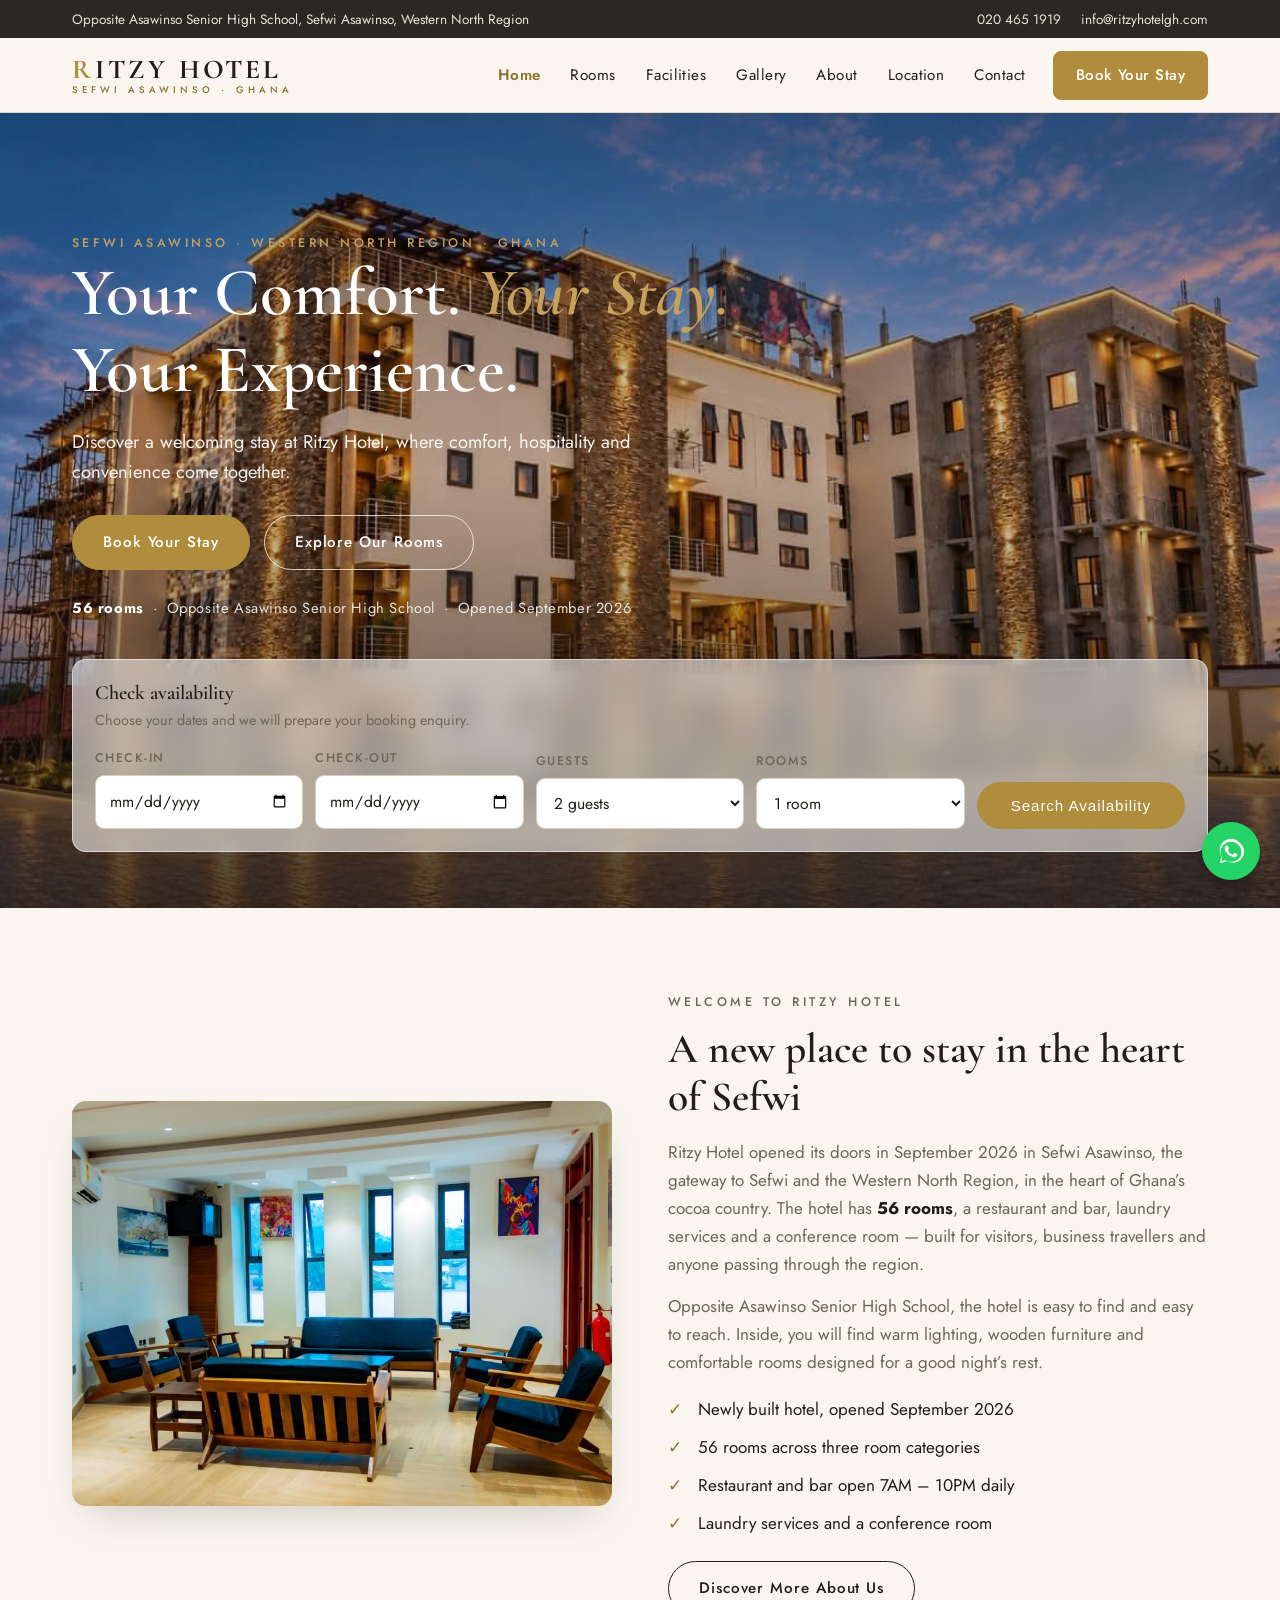
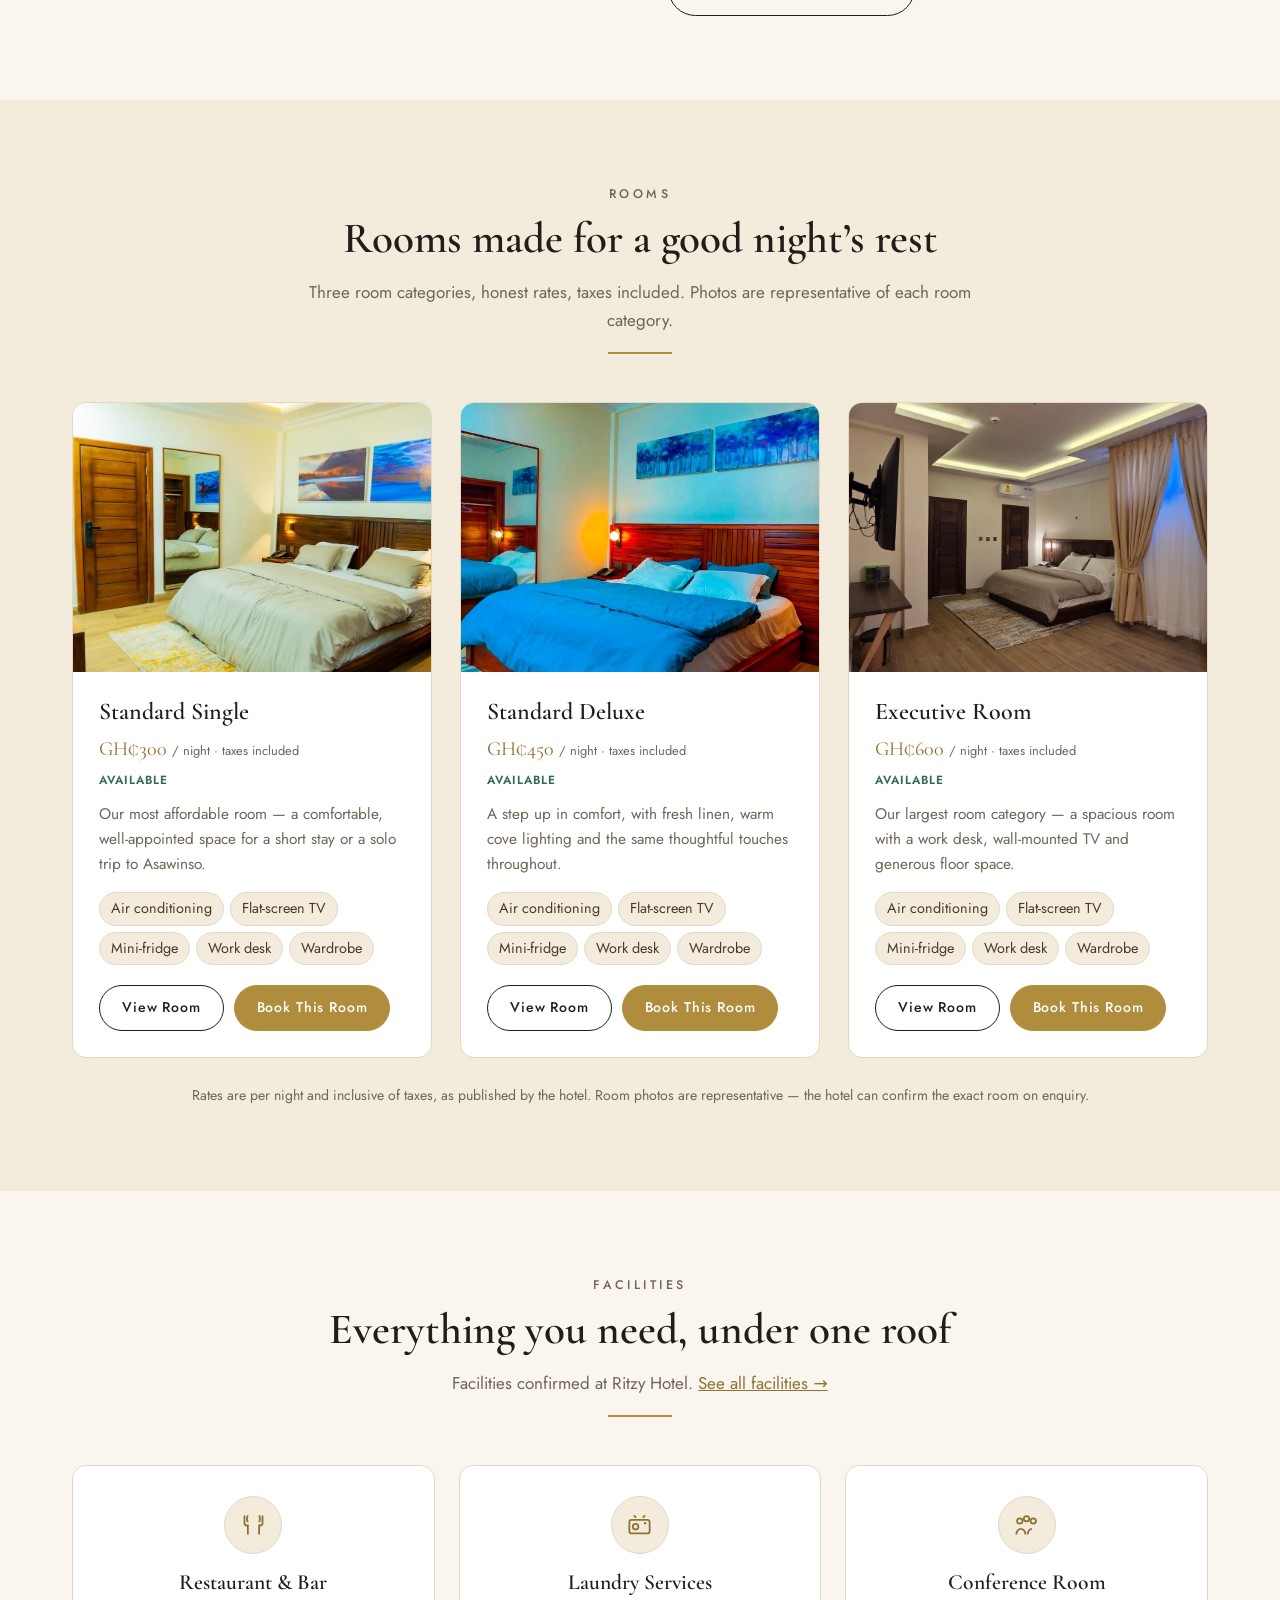
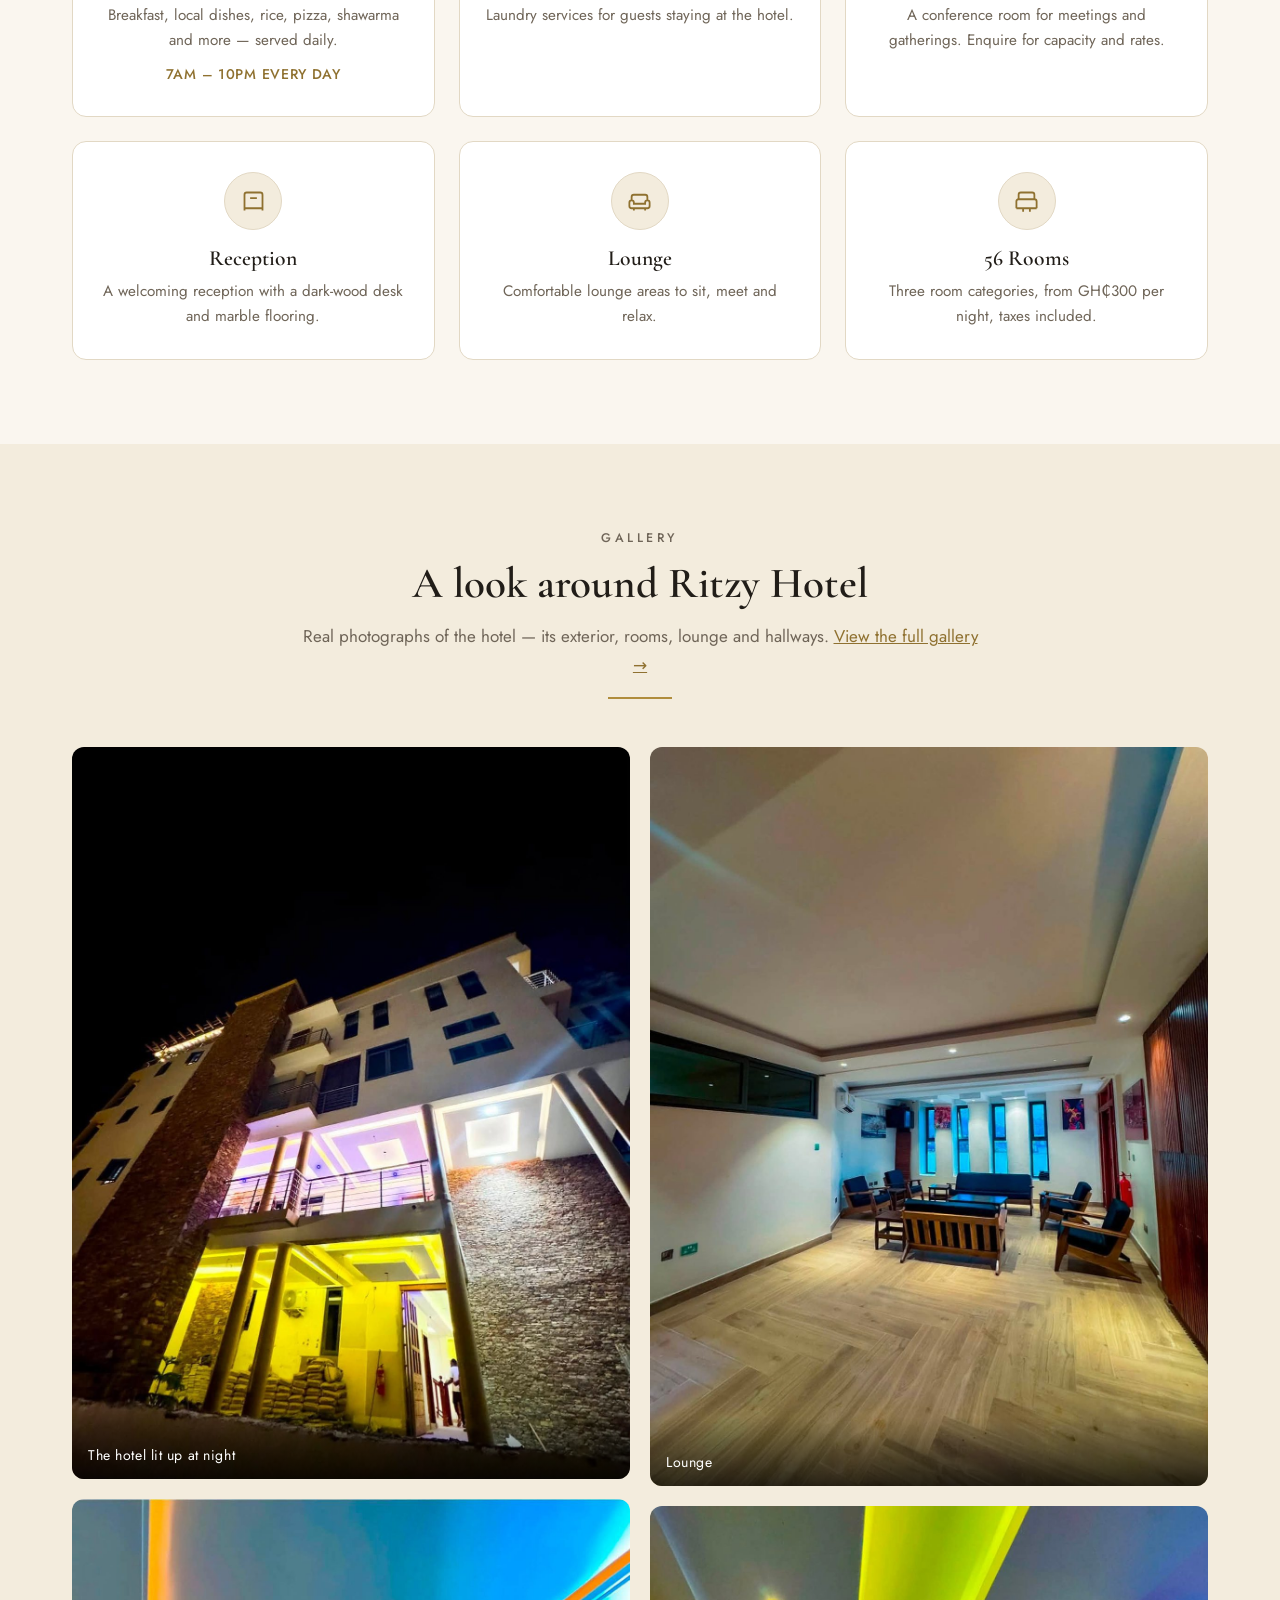
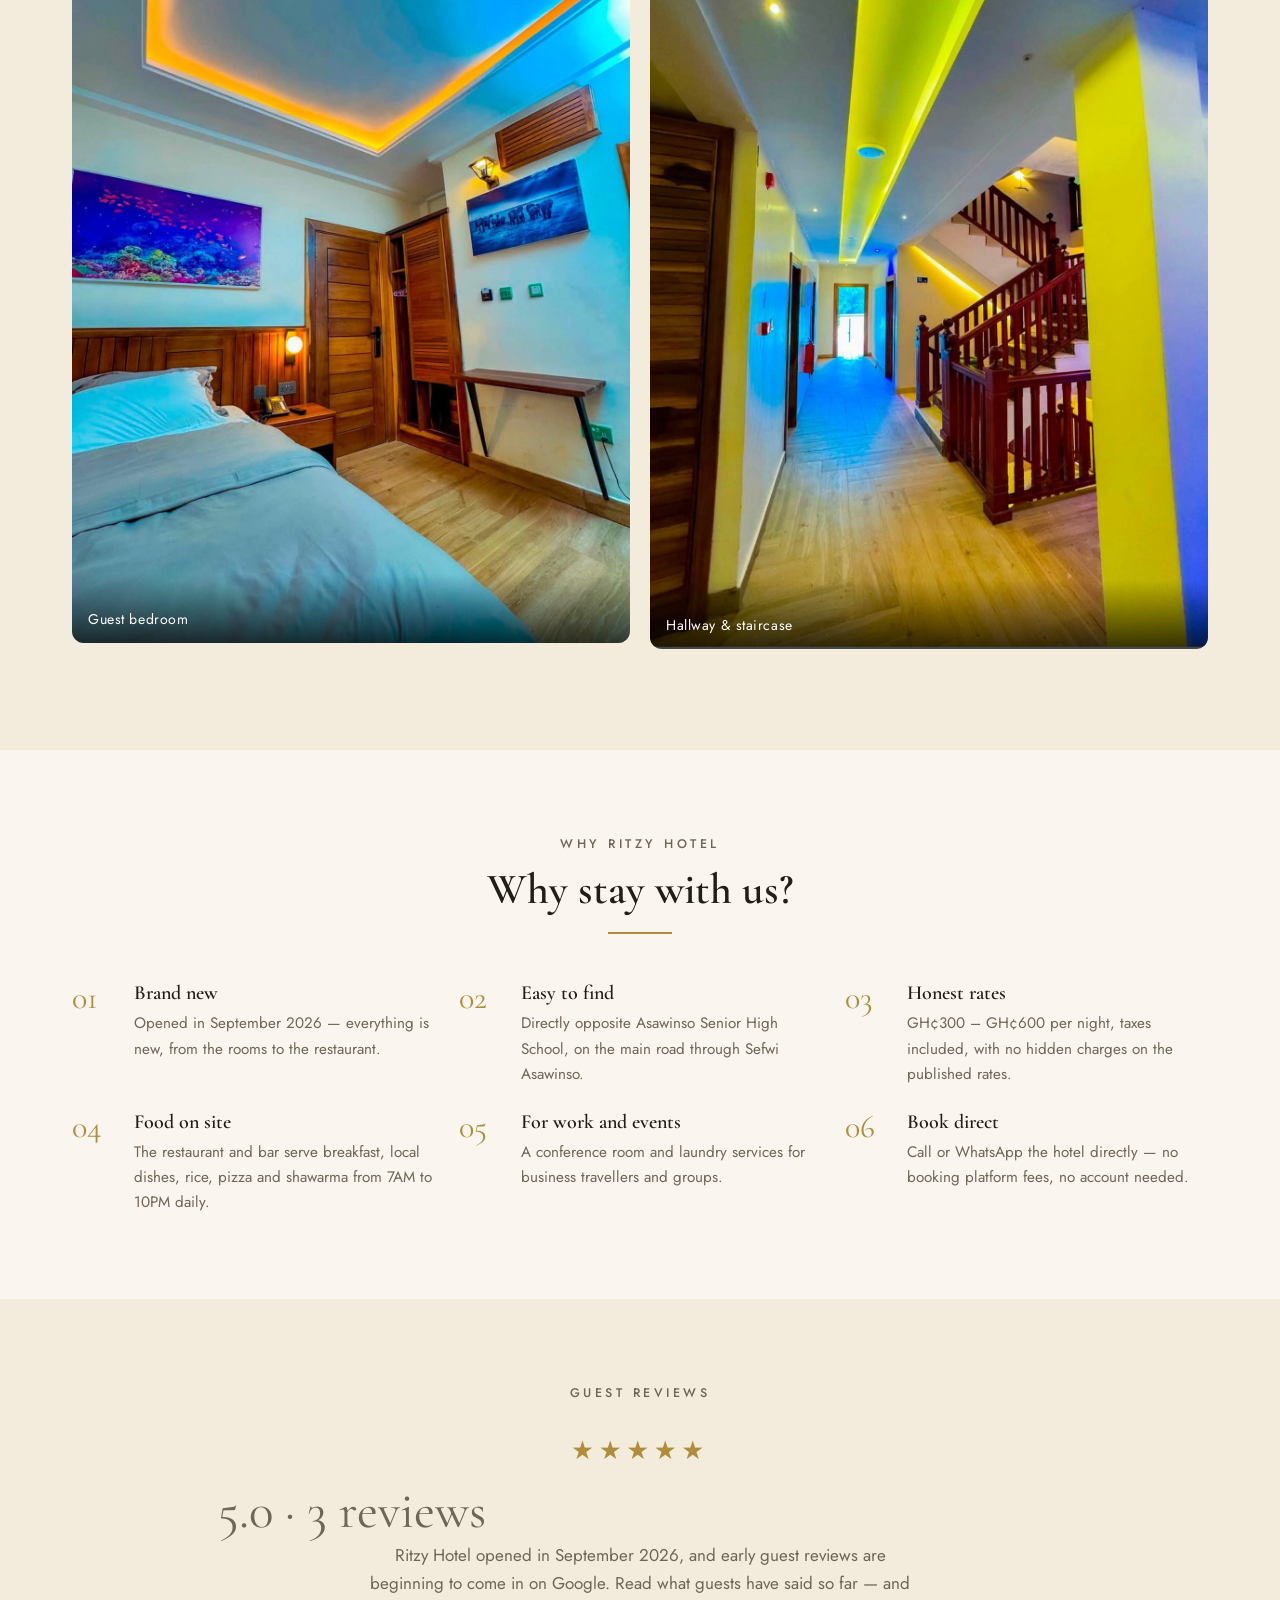
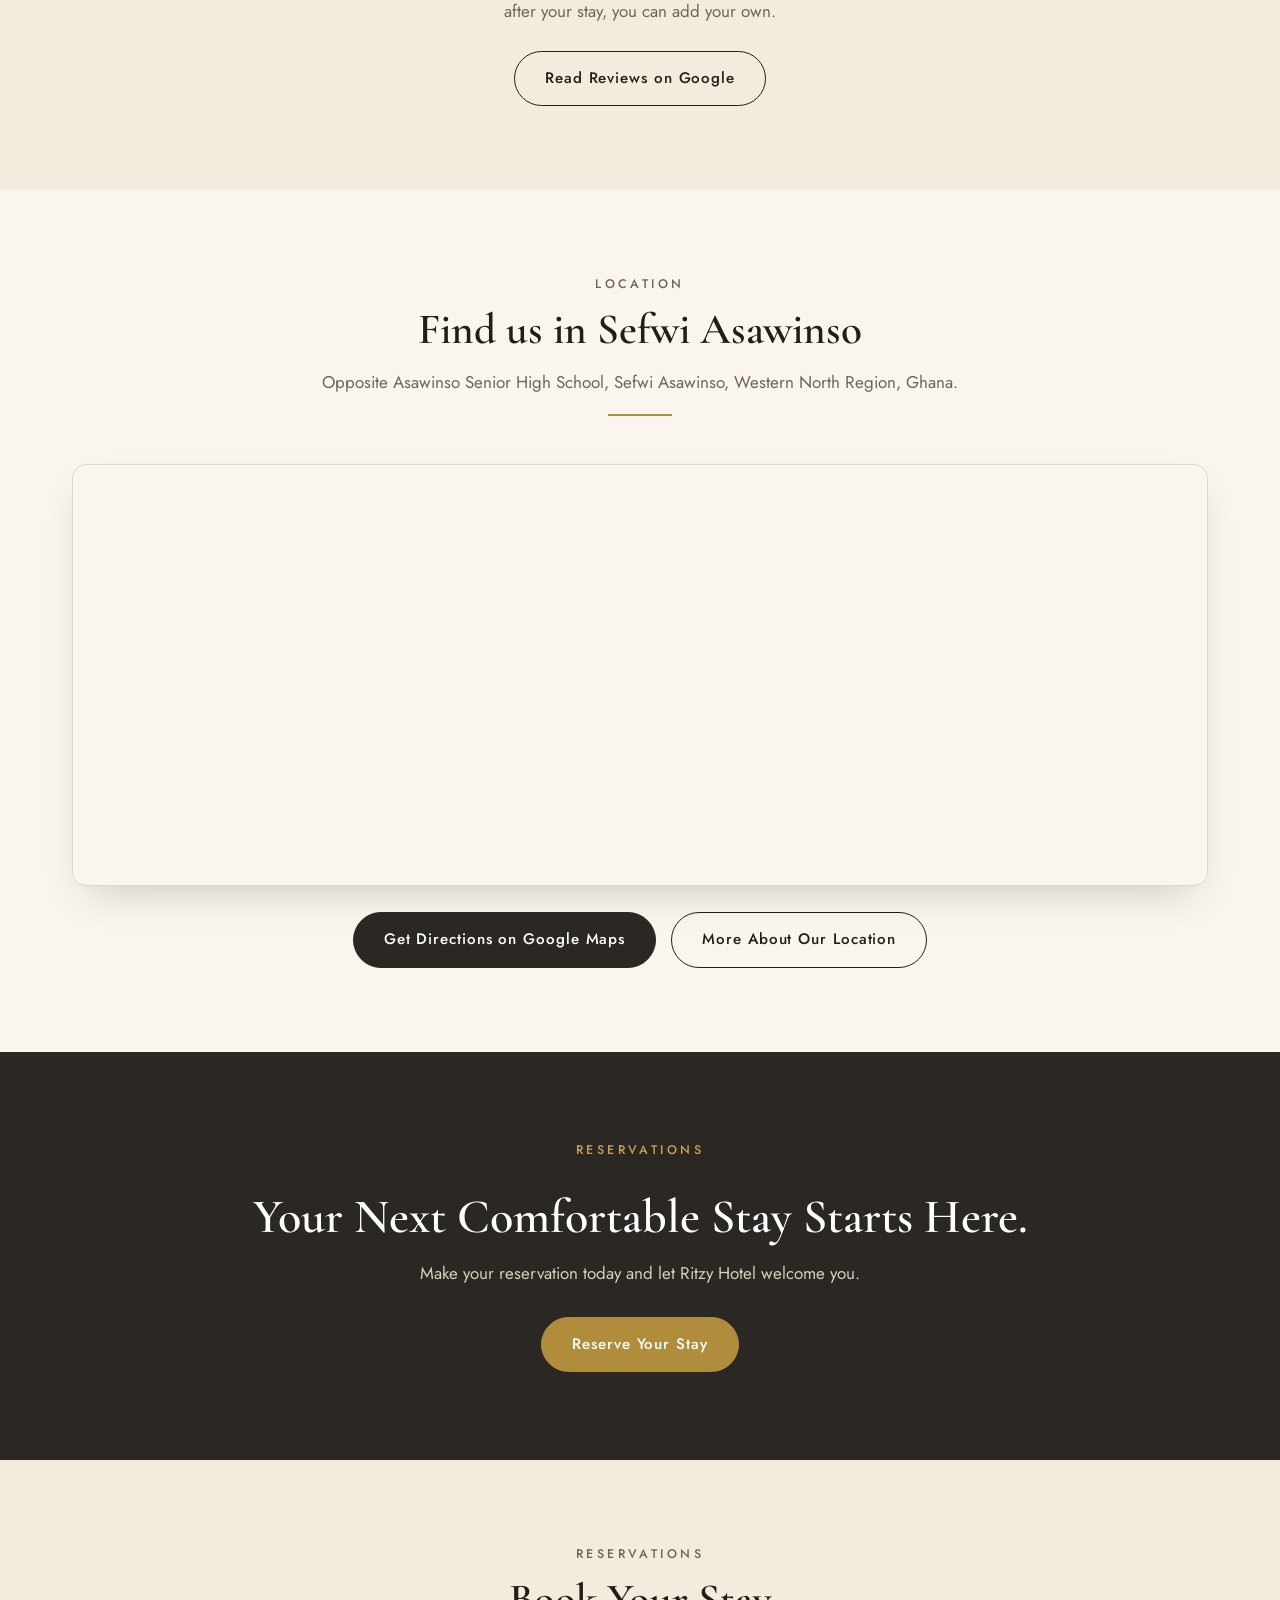
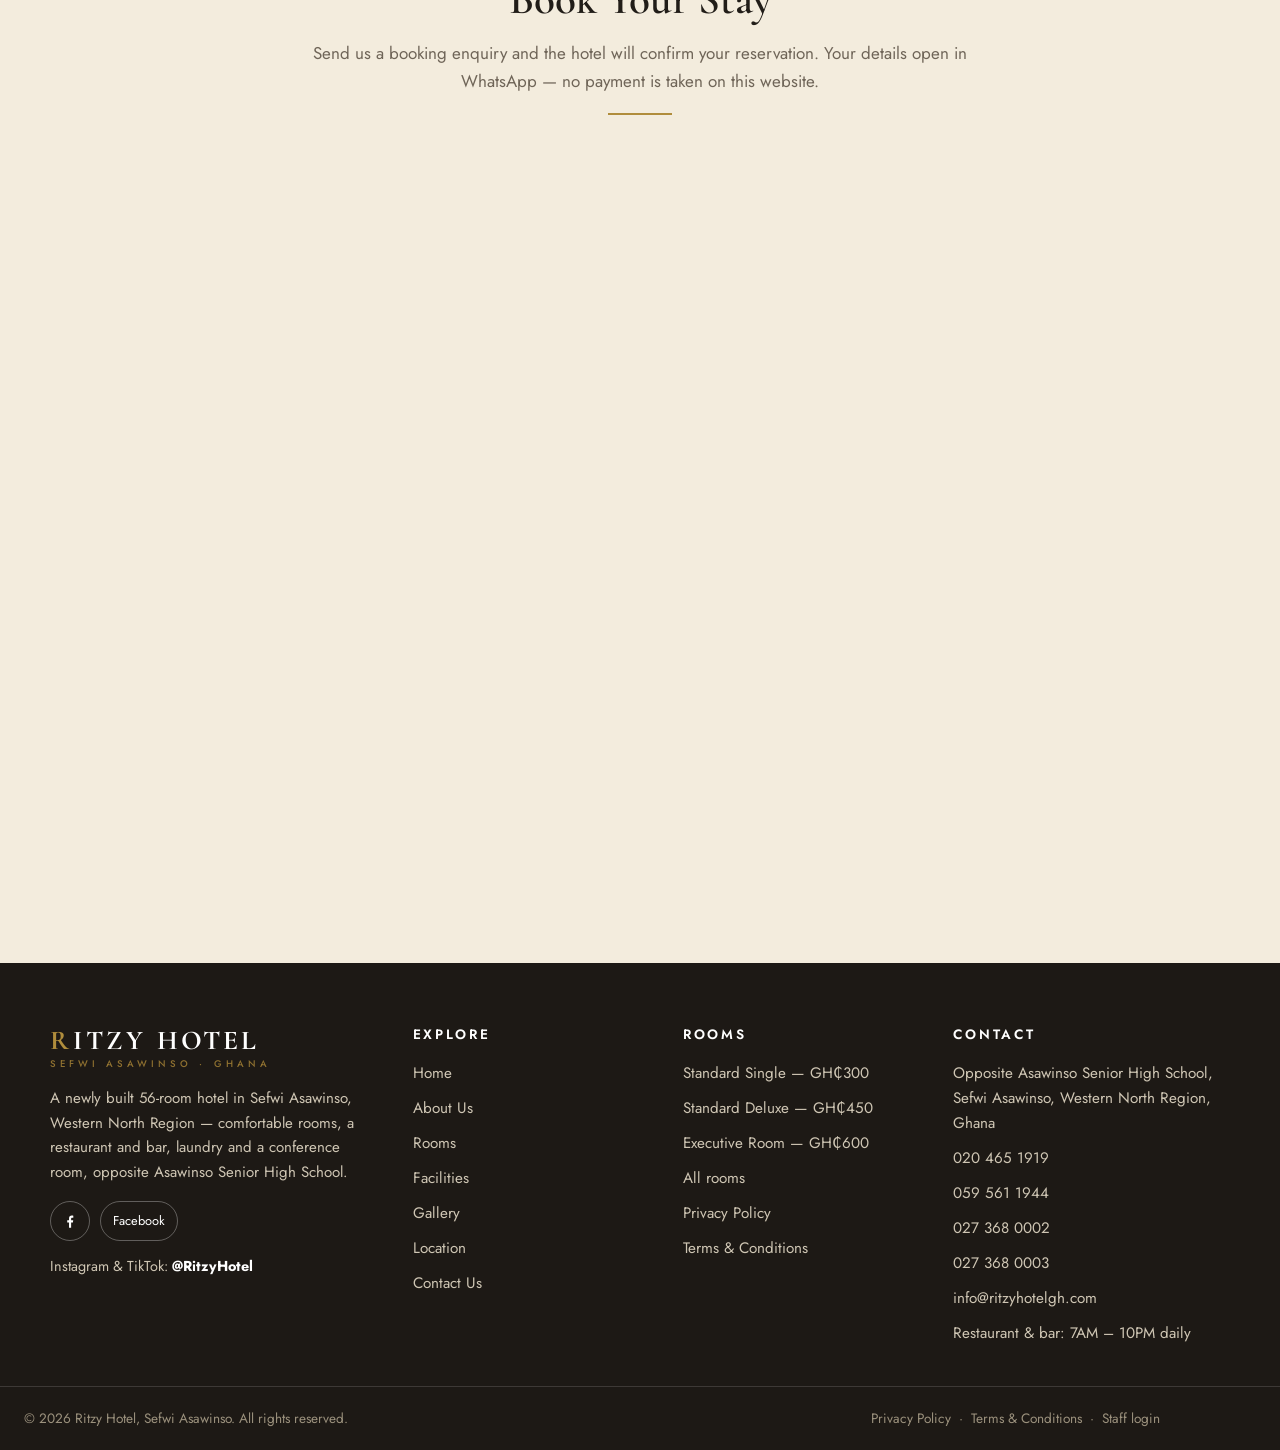
==== commit 7622c5fc: "Add files via upload" ====
--- a/index.html
+++ b/index.html
@@ -59,7 +59,7 @@
     <header class="site-header"><div class="wrap">
       <a class="wordmark" href="index.html"><span class="r-mark">R</span>ITZY <span style="letter-spacing:.1em">HOTEL</span><small>SEFWI ASAWINSO &middot; GHANA</small></a>
       <button class="nav-toggle" aria-label="Open menu" aria-expanded="false"><span></span><span></span><span></span></button>
-      <nav class="main-nav" aria-label="Main navigation"><a href="index.html" class="active">Home</a><a href="about.html">About</a><a href="rooms.html">Accommodation</a><a href="facilities.html">Facilities</a><a href="gallery.html">Gallery</a><a href="location.html">Location</a><a href="contact.html">Contact</a><a class="btn" href="contact.html#book">Book Your Stay</a></nav>
+      <nav class="main-nav" aria-label="Main navigation"><a href="index.html" class="active">Home</a><a href="rooms.html">Rooms</a><a href="facilities.html">Facilities</a><a href="gallery.html">Gallery</a><a href="about.html">About</a><a href="location.html">Location</a><a href="contact.html">Contact</a><a class="btn" href="contact.html#book">Book Your Stay</a></nav>
     </div></header>
 <main>
 <section class="hero">
@@ -83,6 +83,7 @@
           <div class="field"><label for="hs-rooms">Rooms</label><select id="hs-rooms" name="rooms"><option selected>1 room</option><option>2 rooms</option><option>3 rooms</option><option>4 rooms</option><option>5+ rooms</option></select></div>
           <button class="btn" type="submit">Search Availability</button>
         </div>
+        <div class="hero-result" id="heroResult" role="status" aria-live="polite"></div>
       </form>
     </div>
   </section>
@@ -105,13 +106,14 @@
   </div></section>
 
   <section class="section alt"><div class="wrap">
-    <div class="sec-head reveal"><p class="eyebrow">Accommodation</p><h2>Rooms made for a good night&rsquo;s rest</h2><p>Three room categories, honest rates, taxes included. Photos are representative of each room category.</p><div class="gold-rule"></div></div>
+    <div class="sec-head reveal"><p class="eyebrow">Rooms</p><h2>Rooms made for a good night&rsquo;s rest</h2><p>Three room categories, honest rates, taxes included. Photos are representative of each room category.</p><div class="gold-rule"></div></div>
     <div class="rooms-grid">
       <article class="room-card reveal">
       <div class="img-wrap"><img src="assets/photos/room-standard-1.jpg" alt="Standard Single room at Ritzy Hotel — double bed, wooden headboard and mirror" loading="lazy"></div>
       <div class="card-body">
         <h3>Standard Single</h3>
-        <p class="price">GH&cent;300 <small>/ night &middot; taxes included</small></p>
+        <p class="price"><span data-price-for="standard-single">GH&cent;300</span> <small>/ night &middot; taxes included</small></p>
+        <p class="avail-badge" data-avail-for="standard-single"></p>
         <p class="desc">Our most affordable room — a comfortable, well-appointed space for a short stay or a solo trip to Asawinso.</p>
         <div class="feats"><span>Air conditioning</span><span>Flat-screen TV</span><span>Mini-fridge</span><span>Work desk</span><span>Wardrobe</span></div>
         <div class="card-actions">
@@ -124,7 +126,8 @@
       <div class="img-wrap"><img src="assets/photos/room-blue-bedding.jpg" alt="Standard Deluxe room at Ritzy Hotel — double bed with blue linen and warm cove lighting" loading="lazy"></div>
       <div class="card-body">
         <h3>Standard Deluxe</h3>
-        <p class="price">GH&cent;450 <small>/ night &middot; taxes included</small></p>
+        <p class="price"><span data-price-for="standard-deluxe">GH&cent;450</span> <small>/ night &middot; taxes included</small></p>
+        <p class="avail-badge" data-avail-for="standard-deluxe"></p>
         <p class="desc">A step up in comfort, with fresh linen, warm cove lighting and the same thoughtful touches throughout.</p>
         <div class="feats"><span>Air conditioning</span><span>Flat-screen TV</span><span>Mini-fridge</span><span>Work desk</span><span>Wardrobe</span></div>
         <div class="card-actions">
@@ -137,7 +140,8 @@
       <div class="img-wrap"><img src="assets/photos/room-standard-2.jpg" alt="Executive Room at Ritzy Hotel — spacious room with work desk, wall-mounted TV and air conditioning" loading="lazy"></div>
       <div class="card-body">
         <h3>Executive Room</h3>
-        <p class="price">GH&cent;600 <small>/ night &middot; taxes included</small></p>
+        <p class="price"><span data-price-for="executive">GH&cent;600</span> <small>/ night &middot; taxes included</small></p>
+        <p class="avail-badge" data-avail-for="executive"></p>
         <p class="desc">Our largest room category — a spacious room with a work desk, wall-mounted TV and generous floor space.</p>
         <div class="feats"><span>Air conditioning</span><span>Flat-screen TV</span><span>Mini-fridge</span><span>Work desk</span><span>Wardrobe</span></div>
         <div class="card-actions">
@@ -158,7 +162,7 @@
       <div class="fac-card reveal"><div class="icon"><svg viewBox="0 0 24 24" fill="none" stroke="currentColor" stroke-width="1.6"><circle cx="6" cy="8" r="2.4"/><circle cx="18" cy="8" r="2.4"/><circle cx="12" cy="6" r="2.4"/><path d="M3 20c0-3 2-5 4-5s4 2 4 5M13 20c0-3 2-5 4-5"/></svg></div><h3>Conference Room</h3><p>A conference room for meetings and gatherings. Enquire for capacity and rates.</p></div>
       <div class="fac-card reveal"><div class="icon"><svg viewBox="0 0 24 24" fill="none" stroke="currentColor" stroke-width="1.6"><path d="M4 18V6a2 2 0 0 1 2-2h12a2 2 0 0 1 2 2v12M4 18h16M4 18v2M20 18v2M9 9h6"/></svg></div><h3>Reception</h3><p>A welcoming reception with a dark-wood desk and marble flooring.</p></div>
       <div class="fac-card reveal"><div class="icon"><svg viewBox="0 0 24 24" fill="none" stroke="currentColor" stroke-width="1.6"><path d="M5 11V8a2 2 0 0 1 2-2h10a2 2 0 0 1 2 2v3M3 13a2 2 0 0 1 4 0v1h10v-1a2 2 0 0 1 4 0v3a2 2 0 0 1-2 2H5a2 2 0 0 1-2-2v-3zM7 20v-2M17 20v-2"/></svg></div><h3>Lounge</h3><p>Comfortable lounge areas to sit, meet and relax.</p></div>
-      <div class="fac-card reveal"><div class="icon"><svg viewBox="0 0 24 24" fill="none" stroke="currentColor" stroke-width="1.6"><path d="M3 18v-6a2 2 0 0 1 2-2h14a2 2 0 0 1 2 2v6M3 18h18M5 10V6a2 2 0 0 1 2-2h10a2 2 0 0 1 2 2v4M9 21v-3M15 21v-3"/></svg></div><h3>56 Rooms</h3><p>Three room categories, from GH&cent;300 per night, taxes included.</p></div>
+      <div class="fac-card reveal"><div class="icon"><svg viewBox="0 0 24 24" fill="none" stroke="currentColor" stroke-width="1.6"><path d="M3 18v-6a2 2 0 0 1 2-2h14a2 2 0 0 1 2 2v6M3 18h18M5 10V6a2 2 0 0 1 2-2h10a2 2 0 0 1 2 2v4M9 21v-3M15 21v-3"/></svg></div><h3>56 Rooms</h3><p>Three room categories, from <span data-min-price>GH&cent;300</span> per night, taxes included.</p></div>
     </div>
   </div></section>
 
@@ -216,7 +220,7 @@
             <div class="field"><label for="bf-name">Full name *</label><input id="bf-name" name="name" type="text" autocomplete="name" placeholder="Your full name" required></div>
             <div class="field"><label for="bf-phone">Phone number *</label><input id="bf-phone" name="phone" type="tel" autocomplete="tel" placeholder="e.g. 024 000 0000" required></div>
             <div class="field"><label for="bf-email">Email address</label><input id="bf-email" name="email" type="email" autocomplete="email" placeholder="you@example.com"></div>
-            <div class="field"><label for="bf-room">Preferred room category</label><select id="bf-room" name="room"><option value="Standard Single">Standard Single — GH₵300 / night</option><option value="Standard Deluxe">Standard Deluxe — GH₵450 / night</option><option value="Executive Room">Executive Room — GH₵600 / night</option></select></div>
+            <div class="field"><label for="bf-room">Preferred room category</label><select id="bf-room" name="room"><option value="Standard Single" data-room="standard-single">Standard Single — GH₵300 / night</option><option value="Standard Deluxe" data-room="standard-deluxe">Standard Deluxe — GH₵450 / night</option><option value="Executive Room" data-room="executive">Executive Room — GH₵600 / night</option></select></div>
             <div class="field"><label for="bf-in">Check-in date *</label><input id="bf-in" name="checkin" type="date" required></div>
             <div class="field"><label for="bf-out">Check-out date *</label><input id="bf-out" name="checkout" type="date" required></div>
             <div class="field"><label for="bf-guests">Guests</label><select id="bf-guests" name="guests"><option>1 guest</option><option selected>2 guests</option><option>3 guests</option><option>4 guests</option><option>5+ guests</option></select></div>
@@ -250,7 +254,7 @@
         <ul>
           <li><a href="index.html">Home</a></li>
           <li><a href="about.html">About Us</a></li>
-          <li><a href="rooms.html">Accommodation</a></li>
+          <li><a href="rooms.html">Rooms</a></li>
           <li><a href="facilities.html">Facilities</a></li>
           <li><a href="gallery.html">Gallery</a></li>
           <li><a href="location.html">Location</a></li>
@@ -260,9 +264,9 @@
       <div>
         <h4>Rooms</h4>
         <ul>
-          <li><a href="room-standard-single.html">Standard Single — GH&cent;300</a></li>
-          <li><a href="room-standard-deluxe.html">Standard Deluxe — GH&cent;450</a></li>
-          <li><a href="room-executive.html">Executive Room — GH&cent;600</a></li>
+          <li><a href="room-standard-single.html">Standard Single — <span data-price-for="standard-single">GH&cent;300</span></a></li>
+          <li><a href="room-standard-deluxe.html">Standard Deluxe — <span data-price-for="standard-deluxe">GH&cent;450</span></a></li>
+          <li><a href="room-executive.html">Executive Room — <span data-price-for="executive">GH&cent;600</span></a></li>
           <li><a href="rooms.html">All rooms</a></li>
           <li><a href="privacy.html">Privacy Policy</a></li>
           <li><a href="terms.html">Terms &amp; Conditions</a></li>
@@ -283,8 +287,9 @@
     </div>
     <div class="foot-bottom"><div class="wrap">
       <span>&copy; <span id="year">2026</span> Ritzy Hotel, Sefwi Asawinso. All rights reserved.</span>
-      <span><a href="privacy.html">Privacy Policy</a> &nbsp;&middot;&nbsp; <a href="terms.html">Terms &amp; Conditions</a></span>
+      <span><a href="privacy.html">Privacy Policy</a> &nbsp;&middot;&nbsp; <a href="terms.html">Terms &amp; Conditions</a> &nbsp;&middot;&nbsp; <a href="admin.html">Staff login</a></span>
     </div></div></footer>
     <a class="wa-float" href="#" data-wa aria-label="Chat with Ritzy Hotel on WhatsApp"><svg viewBox="0 0 32 32" fill="currentColor"><path d="M16 3C9.4 3 4 8.4 4 15c0 2.4.7 4.6 2 6.5L4 29l7.7-2c1.8 1 3.9 1.5 6 1.5h.3c6.6 0 12-5.4 12-12S22.6 3 16 3zm0 24.5c-1.9 0-3.8-.5-5.4-1.5l-.4-.2-4.6 1.2 1.2-4.4-.3-.4C5.4 20.7 4.9 19 4.9 17.3 4.9 11.2 9.9 6.2 16 6.2S27.1 11.2 27.1 17.3 22.1 27.5 16 27.5zm6.3-8.2c-.3-.2-2-1-2.3-1.1-.3-.1-.5-.2-.8.2-.2.3-.9 1.1-1.1 1.3-.2.2-.4.2-.7.1-.3-.2-1.4-.5-2.7-1.7-1-.9-1.7-2-1.9-2.3-.2-.3 0-.5.1-.7l.5-.6c.2-.2.2-.4.3-.6.1-.2 0-.4 0-.6-.1-.2-.8-1.8-1-2.5-.3-.6-.5-.6-.8-.6h-.6c-.2 0-.6.1-.9.4-.3.3-1.1 1.1-1.1 2.7s1.2 3.1 1.3 3.4c.2.2 2.3 3.6 5.7 5 3.4 1.4 3.4 1 4 .9.6-.1 2-0.8 2.2-1.6.3-.8.3-1.4.2-1.6-.1-.1-.3-.2-.7-.4z"/></svg></a>
+    <script src="assets/js/ritzy-store.js"></script>
     <script src="assets/js/site.js"></script>
-    </body></html>+</body></html>
--- a/assets/css/style.css
+++ b/assets/css/style.css
@@ -81,8 +81,22 @@
 
 /* booking search */
 .search-card{background:#fff;color:var(--ink);border-radius:var(--radius);box-shadow:var(--shadow);padding:22px;margin-top:38px}
+.hero-search{background:rgba(255,255,255,.55);backdrop-filter:blur(14px);-webkit-backdrop-filter:blur(14px);border:1px solid rgba(255,255,255,.55)}
 .search-card h3{font-size:1.25rem;margin-bottom:4px}
 .search-card p{font-size:.9rem;color:var(--muted);margin-bottom:16px}
+.hero-search .hero-result{display:none;margin-top:16px;background:rgba(255,255,255,.94);border-radius:9px;padding:14px 16px;font-size:.96rem;line-height:1.55;text-align:left}
+.hero-search .hero-result.show{display:block}
+.hero-search .hero-result.ok{color:#2e6b4f}
+.hero-search .hero-result.no{color:#8a3b2e}
+.hero-search .hero-result p{color:inherit;margin:0 0 6px}
+.hero-search .hero-result p:last-child{margin-bottom:0}
+.hero-search .hero-result .hero-alt{display:block;width:100%;text-align:left;background:none;border:0;padding:6px 0;cursor:pointer;font:inherit;font-size:.96rem;color:var(--gold-dark);text-decoration:underline}
+.hero-search .hero-result .hero-alt:hover{color:var(--gold)}
+.avail-badge{display:block;font-family:var(--sans);font-size:.74rem;font-weight:600;letter-spacing:.08em;text-transform:uppercase;margin:0 0 10px}
+.avail-badge:empty{display:none}
+.avail-badge.avail-ok{color:#2e6b4f}
+.avail-badge.avail-no{color:#8a3b2e}
+.room-card .avail-badge{margin-bottom:12px}
 .search-grid{display:grid;grid-template-columns:repeat(5,1fr);gap:12px;align-items:end}
 .field label{display:block;font-size:.78rem;letter-spacing:.12em;text-transform:uppercase;color:var(--muted);margin-bottom:6px;font-weight:500}
 .field input,.field select,.field textarea{width:100%;padding:12px 13px;border:1px solid #d8cdb6;border-radius:9px;font:inherit;font-size:.98rem;background:#fff;color:var(--ink)}
@@ -265,13 +279,15 @@
 @media (prefers-reduced-motion:reduce){
   .reveal{opacity:1;transform:none;transition:none}
   html{scroll-behavior:auto}
+  .to-top{transition:none}
 }
 
 /* responsive */
 @media (max-width:1020px){
   .search-grid{grid-template-columns:repeat(2,1fr)}
   .search-grid .btn{grid-column:1/-1}
-  .rooms-grid,.fac-grid,.why-grid{grid-template-columns:repeat(2,1fr)}
+  .fac-grid,.why-grid{grid-template-columns:repeat(2,1fr)}
+  .rooms-grid{grid-template-columns:1fr}
   .masonry{columns:2}
   .site-footer .foot-grid{grid-template-columns:1fr 1fr}
   .split,.loc-grid,.room-detail{grid-template-columns:1fr;gap:36px}
@@ -298,3 +314,100 @@
   .map-frame iframe{height:320px}
   .feat-list{grid-template-columns:1fr}
 }
+
+/* ---- Back to top (small, above the WhatsApp button) ---- */
+.to-top{position:fixed;right:29px;bottom:90px;z-index:70;width:40px;height:40px;border-radius:50%;background:var(--gold);color:#fff;border:1px solid var(--gold-dark);display:grid;place-items:center;cursor:pointer;box-shadow:0 8px 24px rgba(0,0,0,.28);opacity:0;visibility:hidden;transform:translateY(6px);transition:opacity 160ms ease-out,transform 160ms ease-out,visibility 160ms}
+.to-top.show{opacity:1;visibility:visible;transform:translateY(0)}
+.to-top:hover{background:var(--gold-dark)}
+.to-top svg{width:18px;height:18px}
+
+/* ---- Staff dashboard (admin) ---- */
+.demo-badge{display:inline-block;background:var(--gold);color:#fff;font-family:var(--sans);font-size:.72rem;font-weight:600;letter-spacing:.12em;text-transform:uppercase;border-radius:999px;padding:4px 12px;vertical-align:middle}
+.admin-login{max-width:480px;margin:0 auto}
+.admin-login .field{margin-bottom:14px}
+.admin-bar{display:flex;justify-content:space-between;align-items:center;gap:14px;flex-wrap:wrap;background:#fff;border:1px solid var(--line);border-radius:var(--radius);padding:14px 18px;margin-bottom:22px}
+.admin-tabs{display:flex;gap:8px;flex-wrap:wrap;margin-bottom:22px}
+.admin-tab{padding:11px 20px;border-radius:999px;border:1px solid var(--charcoal);background:transparent;color:var(--charcoal);cursor:pointer;font:inherit;font-size:.95rem}
+.admin-tab.active{background:var(--charcoal);color:#fff}
+.admin-panel h2{margin-bottom:8px}
+.admin-note{color:var(--muted);font-size:.95rem;margin-bottom:18px}
+.admin-stats{display:flex;gap:12px;flex-wrap:wrap;margin-bottom:18px}
+.admin-stat{background:#fff;border:1px solid var(--line);border-radius:var(--radius);padding:14px 18px;min-width:120px}
+.admin-stat b{font-family:var(--serif);font-size:1.6rem;color:var(--gold-dark);display:block;line-height:1.1}
+.admin-stat span{font-size:.8rem;color:var(--muted);letter-spacing:.06em;text-transform:uppercase}
+.admin-filters{display:grid;grid-template-columns:1fr 1fr;gap:16px;max-width:560px;margin-bottom:18px}
+.admin-table{width:100%;border-collapse:separate;border-spacing:0;background:#fff;border:1px solid var(--line);border-radius:var(--radius);overflow:hidden;font-size:.95rem}
+.admin-table th,.admin-table td{padding:12px 14px;text-align:left;border-bottom:1px solid var(--line);vertical-align:top}
+.admin-table th{font-size:.75rem;letter-spacing:.12em;text-transform:uppercase;color:var(--muted);background:var(--ivory-2)}
+.admin-table tr:last-child td{border-bottom:0}
+.admin-table select{padding:7px 9px;border:1px solid #d8cdb6;border-radius:8px;font:inherit;font-size:.9rem;background:#fff}
+.sample-pill{display:inline-block;font-size:.7rem;font-weight:600;letter-spacing:.08em;text-transform:uppercase;color:var(--gold-dark);background:var(--champagne);border:1px dashed var(--gold);border-radius:999px;padding:2px 8px;margin-left:6px;vertical-align:middle}
+.admin-rooms{display:grid;grid-template-columns:repeat(2,1fr);gap:20px}
+.admin-room{background:#fff;border:1px solid var(--line);border-radius:var(--radius);padding:22px}
+.admin-room h3{margin-bottom:4px}
+.admin-room .meta{color:var(--muted);font-size:.9rem;margin-bottom:14px}
+.admin-room .row{display:grid;grid-template-columns:1fr 1fr;gap:12px}
+.admin-room .field{margin-bottom:0}
+.admin-room .btn{margin-top:14px}
+.admin-saved{color:var(--gold-dark);font-weight:600;margin-left:12px}
+.crm-subtabs{display:flex;gap:8px;flex-wrap:wrap;margin-bottom:18px}
+.crm-subtab{padding:8px 16px;border-radius:999px;border:1px solid var(--charcoal);background:transparent;color:var(--charcoal);cursor:pointer;font:inherit;font-size:.9rem}
+.crm-subtab.active{background:var(--charcoal);color:#fff}
+.crm-pills{display:flex;gap:8px;flex-wrap:wrap}
+#crm-guests .admin-filters{grid-template-columns:280px 1fr;max-width:760px}
+.crm-pill{padding:8px 14px;border-radius:999px;border:1px solid #d8cdb6;background:#fff;color:var(--ink);cursor:pointer;font:inherit;font-size:.9rem}
+.crm-pill.active{background:var(--charcoal);border-color:var(--charcoal);color:#fff}
+.guest-tags{display:flex;gap:6px;flex-wrap:wrap}
+.guest-tag{font-size:.72rem;font-weight:600;letter-spacing:.06em;text-transform:uppercase;padding:3px 9px;border-radius:999px;background:var(--ivory-2);color:var(--charcoal);white-space:nowrap}
+.guest-tag.vip{background:#f3e2a8;color:#6b5312}
+.guest-detail{background:#fff;border:1px solid var(--line);border-radius:var(--radius);padding:22px;margin-top:20px}
+.guest-detail h3{margin-bottom:4px}
+.guest-detail .meta{color:var(--muted);font-size:.92rem;margin-bottom:14px}
+.guest-detail textarea{width:100%;min-height:74px;padding:10px 12px;border:1px solid #d8cdb6;border-radius:8px;font:inherit;font-size:.95rem}
+.guest-detail .field{margin-bottom:14px}
+.crm-followups{display:grid;grid-template-columns:repeat(2,1fr);gap:16px}
+.followup-card{background:#fff;border:1px solid var(--line);border-radius:var(--radius);padding:18px 20px}
+.followup-card h3{margin-bottom:4px;font-size:1.05rem}
+.followup-card p{color:var(--muted);font-size:.92rem;margin-bottom:12px}
+.followup-msg{background:var(--ivory-2);border-radius:8px;padding:12px 14px;font-size:.95rem;margin:12px 0;white-space:pre-wrap}
+.followup-card.sent{opacity:.7}
+.crm-bars{display:grid;gap:22px;max-width:640px}
+.crm-bar-row .bar-label{display:flex;justify-content:space-between;gap:12px;font-size:.92rem;margin-bottom:6px}
+.crm-bar{height:12px;background:var(--ivory-2);border-radius:999px;overflow:hidden}
+.crm-bar i{display:block;height:100%;background:var(--charcoal);border-radius:999px}
+.crm-bar.gold i{background:var(--gold)}
+.crm-bars h3{margin-bottom:2px}
+.admin-form{max-width:560px}
+.admin-form .field{margin-bottom:14px}
+.av-cal{display:grid;grid-template-columns:repeat(7,1fr);gap:6px;max-width:640px}
+.av-cal>div{padding:4px 0}
+.av-day{aspect-ratio:1;min-width:0;overflow:hidden;border:1px solid var(--line);border-radius:10px;background:#fff;cursor:pointer;font:inherit;font-size:.9rem;padding:4px;display:flex;flex-direction:column;align-items:center;justify-content:center;gap:2px}
+.av-day:hover{border-color:var(--gold)}
+.av-day.past{opacity:.4;cursor:default}
+.av-day.blocked{background:#fbe9e7;border-color:#e5a49e;color:#7a2b24}
+.av-day.has-bookings{background:#e8f1f4}
+.av-day .n{font-weight:600}
+.av-day .b{font-size:.68rem;color:var(--muted)}
+.av-day.blocked .b{color:#7a2b24}
+.av-day.today{outline:2px solid var(--gold);outline-offset:-2px}
+.av-nav{display:flex;align-items:center;gap:14px;margin-bottom:14px}
+.av-nav h3{margin:0;flex:1;min-width:0;text-align:center}
+.admin-legend{font-size:.88rem;color:var(--muted);margin-top:14px}
+.lg{display:inline-block;width:12px;height:12px;border-radius:3px;vertical-align:-1px;margin-right:4px}
+.lg.blocked{background:#e5a49e}
+.lg.booked{background:#9cc3d1}
+.lg.free{background:#fff;border:1px solid var(--line)}
+@media (max-width:640px){
+  .admin-rooms{grid-template-columns:1fr}
+  .admin-filters{grid-template-columns:1fr}
+  #crm-guests .admin-filters{grid-template-columns:1fr}
+  .admin-table thead{display:none}
+  .admin-table,.admin-table tbody,.admin-table tr,.admin-table td{display:block;width:100%}
+  .admin-table tr{border-bottom:1px solid var(--line);padding:8px 0}
+  .admin-table td{border-bottom:0;padding:8px 14px;text-align:right}
+  .admin-table td::before{content:attr(data-label);float:left;font-weight:600;color:var(--muted);font-size:.78rem;letter-spacing:.08em;text-transform:uppercase}
+  .admin-bar{flex-direction:column;align-items:flex-start}
+  .av-day{font-size:.8rem}
+  .av-day .b{font-size:.55rem;line-height:1.25;text-align:center}
+  .crm-followups{grid-template-columns:1fr}
+}
